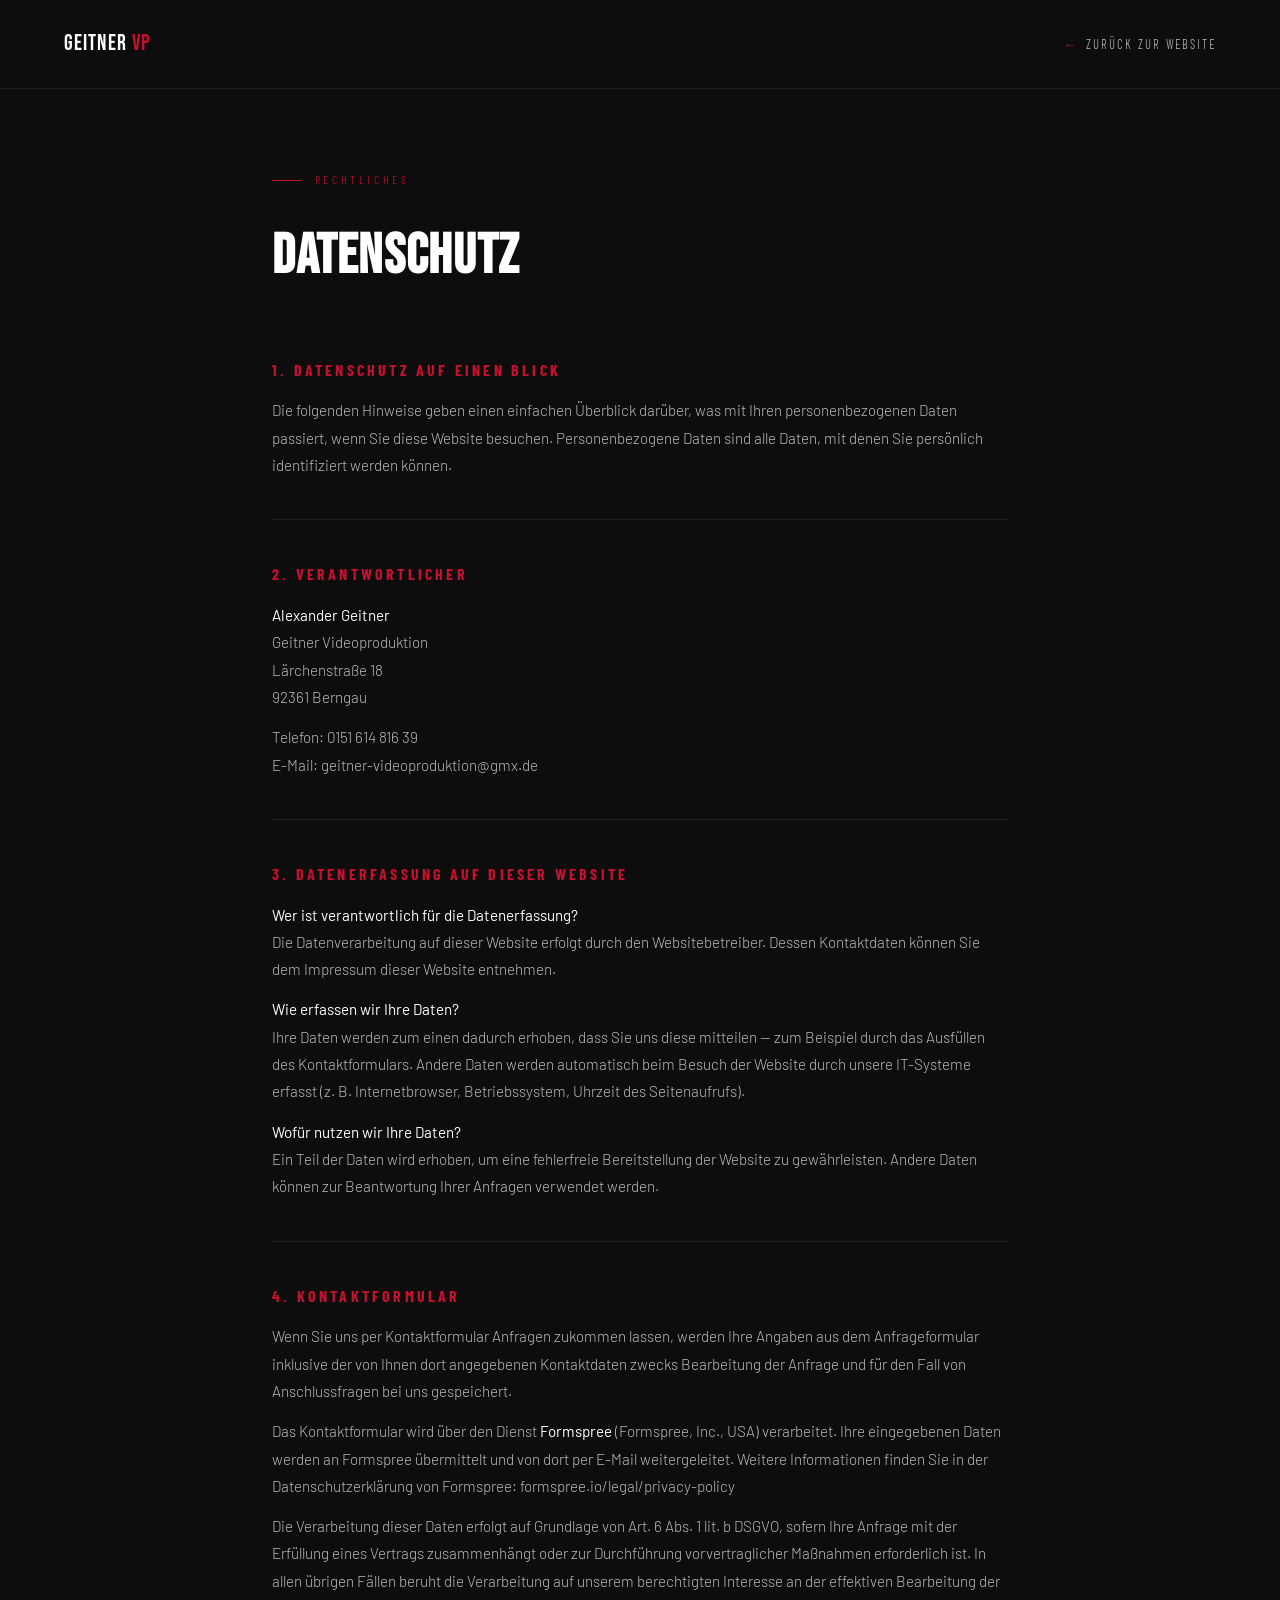
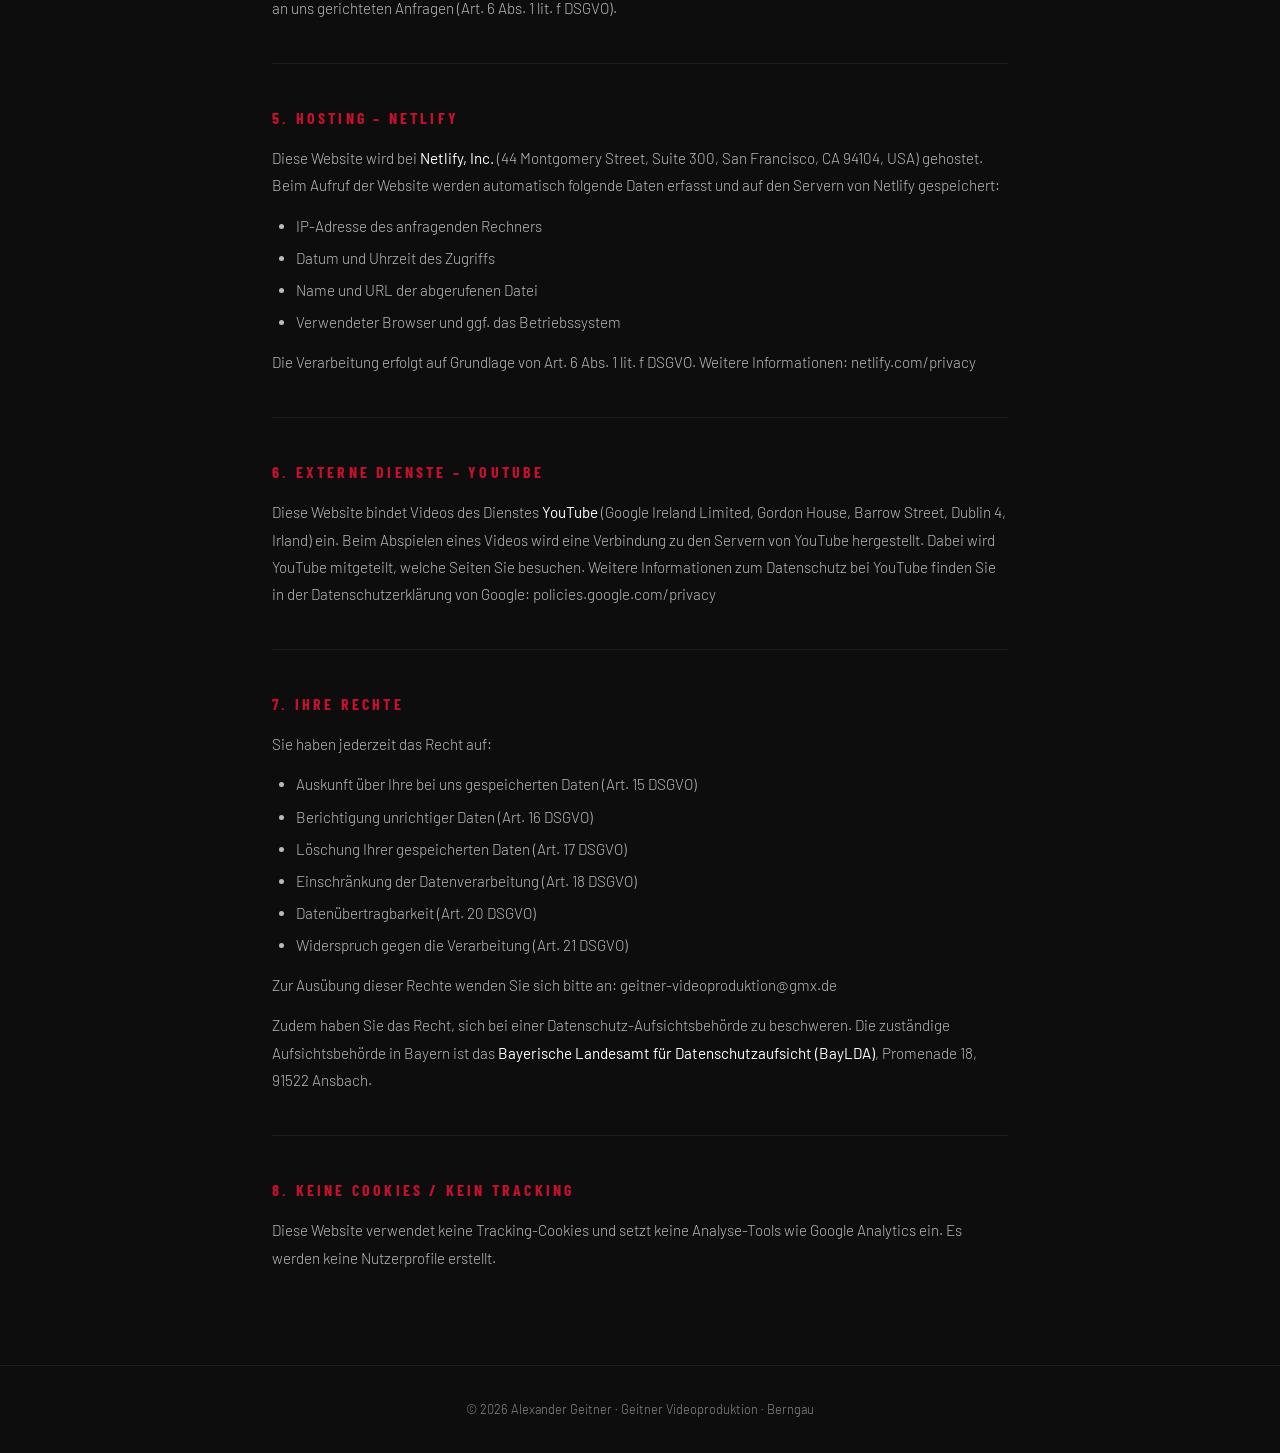
==== datenschutz.html @ fc632bca "Add files via upload" ====
<!DOCTYPE html>
<html lang="de">
<head>
<meta charset="UTF-8">
<meta name="viewport" content="width=device-width, initial-scale=1.0">
<title>Datenschutz – Geitner Videoproduktion</title>
<link rel="preconnect" href="https://fonts.googleapis.com">
<link rel="preconnect" href="https://fonts.gstatic.com" crossorigin>
<link href="https://fonts.googleapis.com/css2?family=Bebas+Neue&family=Barlow:wght@300;400;500&family=Barlow+Condensed:wght@300;400;500;700&display=swap" rel="stylesheet">
<style>
  *, *::before, *::after { box-sizing: border-box; margin: 0; padding: 0; }
  :root {
    --black: #0d0d0d;
    --dark: #141414;
    --red: #C8102E;
    --white: #ffffff;
    --gray: #888;
    --gray-light: #bbb;
    --border: rgba(255,255,255,0.07);
  }
  body {
    font-family: 'Barlow', sans-serif;
    background: var(--black);
    color: var(--white);
    font-weight: 300;
    line-height: 1.8;
  }
  nav {
    padding: 1.5rem 4rem;
    border-bottom: 1px solid var(--border);
    display: flex;
    align-items: center;
    justify-content: space-between;
  }
  .nav-logo {
    font-family: 'Bebas Neue', sans-serif;
    font-size: 1.4rem;
    letter-spacing: 0.05em;
    color: var(--white);
    text-decoration: none;
  }
  .nav-logo span { color: var(--red); }
  .nav-back {
    font-family: 'Barlow Condensed', sans-serif;
    font-size: 0.8rem;
    letter-spacing: 0.15em;
    text-transform: uppercase;
    color: var(--gray-light);
    text-decoration: none;
    display: flex;
    align-items: center;
    gap: 0.5rem;
    transition: color 0.2s;
  }
  .nav-back:hover { color: var(--white); }
  .nav-back::before { content: '←'; color: var(--red); }
  main {
    max-width: 800px;
    margin: 0 auto;
    padding: 5rem 2rem;
  }
  .page-label {
    font-family: 'Barlow Condensed', sans-serif;
    font-size: 0.75rem;
    letter-spacing: 0.3em;
    text-transform: uppercase;
    color: var(--red);
    margin-bottom: 1rem;
    display: flex;
    align-items: center;
    gap: 0.8rem;
  }
  .page-label::before {
    content: '';
    display: block;
    width: 30px;
    height: 1px;
    background: var(--red);
  }
  h1 {
    font-family: 'Bebas Neue', sans-serif;
    font-size: 3.5rem;
    letter-spacing: 0.02em;
    color: var(--white);
    margin-bottom: 3rem;
  }
  h2 {
    font-family: 'Barlow Condensed', sans-serif;
    font-size: 1rem;
    letter-spacing: 0.2em;
    text-transform: uppercase;
    color: var(--red);
    margin-top: 2.5rem;
    margin-bottom: 0.8rem;
    padding-top: 2.5rem;
    border-top: 1px solid var(--border);
  }
  h2:first-of-type { border-top: none; padding-top: 0; margin-top: 0; }
  p {
    font-size: 0.95rem;
    color: var(--gray-light);
    margin-bottom: 0.8rem;
  }
  a {
    color: var(--gray-light);
    text-decoration: none;
    transition: color 0.2s;
  }
  a:hover { color: var(--red); }
  .highlight { color: var(--white); font-weight: 400; }
  ul {
    margin: 0.5rem 0 0.8rem 1.5rem;
    color: var(--gray-light);
    font-size: 0.95rem;
  }
  ul li { margin-bottom: 0.3rem; }
  footer {
    text-align: center;
    padding: 2rem;
    border-top: 1px solid var(--border);
    font-size: 0.8rem;
    color: var(--gray);
  }
  @media (max-width: 768px) {
    nav { padding: 1.2rem 1.5rem; }
    main { padding: 3rem 1.5rem; }
    h1 { font-size: 2.5rem; }
  }
</style>
</head>
<body>

<nav>
  <a href="index.html" class="nav-logo">GEITNER <span>VP</span></a>
  <a href="index.html" class="nav-back">Zurück zur Website</a>
</nav>

<main>
  <p class="page-label">Rechtliches</p>
  <h1>DATENSCHUTZ</h1>

  <h2>1. Datenschutz auf einen Blick</h2>
  <p>Die folgenden Hinweise geben einen einfachen Überblick darüber, was mit Ihren personenbezogenen Daten passiert, wenn Sie diese Website besuchen. Personenbezogene Daten sind alle Daten, mit denen Sie persönlich identifiziert werden können.</p>

  <h2>2. Verantwortlicher</h2>
  <p><span class="highlight">Alexander Geitner</span><br>
  Geitner Videoproduktion<br>
  Lärchenstraße 18<br>
  92361 Berngau</p>
  <p>Telefon: <a href="tel:+4915161481639">0151 614 816 39</a><br>
  E-Mail: <a href="mailto:geitner-videoproduktion@gmx.de">geitner-videoproduktion@gmx.de</a></p>

  <h2>3. Datenerfassung auf dieser Website</h2>
  <p><span class="highlight">Wer ist verantwortlich für die Datenerfassung?</span><br>
  Die Datenverarbeitung auf dieser Website erfolgt durch den Websitebetreiber. Dessen Kontaktdaten können Sie dem Impressum dieser Website entnehmen.</p>

  <p><span class="highlight">Wie erfassen wir Ihre Daten?</span><br>
  Ihre Daten werden zum einen dadurch erhoben, dass Sie uns diese mitteilen — zum Beispiel durch das Ausfüllen des Kontaktformulars. Andere Daten werden automatisch beim Besuch der Website durch unsere IT-Systeme erfasst (z. B. Internetbrowser, Betriebssystem, Uhrzeit des Seitenaufrufs).</p>

  <p><span class="highlight">Wofür nutzen wir Ihre Daten?</span><br>
  Ein Teil der Daten wird erhoben, um eine fehlerfreie Bereitstellung der Website zu gewährleisten. Andere Daten können zur Beantwortung Ihrer Anfragen verwendet werden.</p>

  <h2>4. Kontaktformular</h2>
  <p>Wenn Sie uns per Kontaktformular Anfragen zukommen lassen, werden Ihre Angaben aus dem Anfrageformular inklusive der von Ihnen dort angegebenen Kontaktdaten zwecks Bearbeitung der Anfrage und für den Fall von Anschlussfragen bei uns gespeichert.</p>
  <p>Das Kontaktformular wird über den Dienst <span class="highlight">Formspree</span> (Formspree, Inc., USA) verarbeitet. Ihre eingegebenen Daten werden an Formspree übermittelt und von dort per E-Mail weitergeleitet. Weitere Informationen finden Sie in der Datenschutzerklärung von Formspree: <a href="https://formspree.io/legal/privacy-policy" target="_blank">formspree.io/legal/privacy-policy</a></p>
  <p>Die Verarbeitung dieser Daten erfolgt auf Grundlage von Art. 6 Abs. 1 lit. b DSGVO, sofern Ihre Anfrage mit der Erfüllung eines Vertrags zusammenhängt oder zur Durchführung vorvertraglicher Maßnahmen erforderlich ist. In allen übrigen Fällen beruht die Verarbeitung auf unserem berechtigten Interesse an der effektiven Bearbeitung der an uns gerichteten Anfragen (Art. 6 Abs. 1 lit. f DSGVO).</p>

  <h2>5. Hosting – Netlify</h2>
  <p>Diese Website wird bei <span class="highlight">Netlify, Inc.</span> (44 Montgomery Street, Suite 300, San Francisco, CA 94104, USA) gehostet. Beim Aufruf der Website werden automatisch folgende Daten erfasst und auf den Servern von Netlify gespeichert:</p>
  <ul>
    <li>IP-Adresse des anfragenden Rechners</li>
    <li>Datum und Uhrzeit des Zugriffs</li>
    <li>Name und URL der abgerufenen Datei</li>
    <li>Verwendeter Browser und ggf. das Betriebssystem</li>
  </ul>
  <p>Die Verarbeitung erfolgt auf Grundlage von Art. 6 Abs. 1 lit. f DSGVO. Weitere Informationen: <a href="https://www.netlify.com/privacy/" target="_blank">netlify.com/privacy</a></p>

  <h2>6. Externe Dienste – YouTube</h2>
  <p>Diese Website bindet Videos des Dienstes <span class="highlight">YouTube</span> (Google Ireland Limited, Gordon House, Barrow Street, Dublin 4, Irland) ein. Beim Abspielen eines Videos wird eine Verbindung zu den Servern von YouTube hergestellt. Dabei wird YouTube mitgeteilt, welche Seiten Sie besuchen. Weitere Informationen zum Datenschutz bei YouTube finden Sie in der Datenschutzerklärung von Google: <a href="https://policies.google.com/privacy" target="_blank">policies.google.com/privacy</a></p>

  <h2>7. Ihre Rechte</h2>
  <p>Sie haben jederzeit das Recht auf:</p>
  <ul>
    <li>Auskunft über Ihre bei uns gespeicherten Daten (Art. 15 DSGVO)</li>
    <li>Berichtigung unrichtiger Daten (Art. 16 DSGVO)</li>
    <li>Löschung Ihrer gespeicherten Daten (Art. 17 DSGVO)</li>
    <li>Einschränkung der Datenverarbeitung (Art. 18 DSGVO)</li>
    <li>Datenübertragbarkeit (Art. 20 DSGVO)</li>
    <li>Widerspruch gegen die Verarbeitung (Art. 21 DSGVO)</li>
  </ul>
  <p>Zur Ausübung dieser Rechte wenden Sie sich bitte an: <a href="mailto:geitner-videoproduktion@gmx.de">geitner-videoproduktion@gmx.de</a></p>
  <p>Zudem haben Sie das Recht, sich bei einer Datenschutz-Aufsichtsbehörde zu beschweren. Die zuständige Aufsichtsbehörde in Bayern ist das <span class="highlight">Bayerische Landesamt für Datenschutzaufsicht (BayLDA)</span>, Promenade 18, 91522 Ansbach.</p>

  <h2>8. Keine Cookies / kein Tracking</h2>
  <p>Diese Website verwendet keine Tracking-Cookies und setzt keine Analyse-Tools wie Google Analytics ein. Es werden keine Nutzerprofile erstellt.</p>

</main>

<footer>
  © 2026 Alexander Geitner · Geitner Videoproduktion · Berngau
</footer>

</body>
</html>
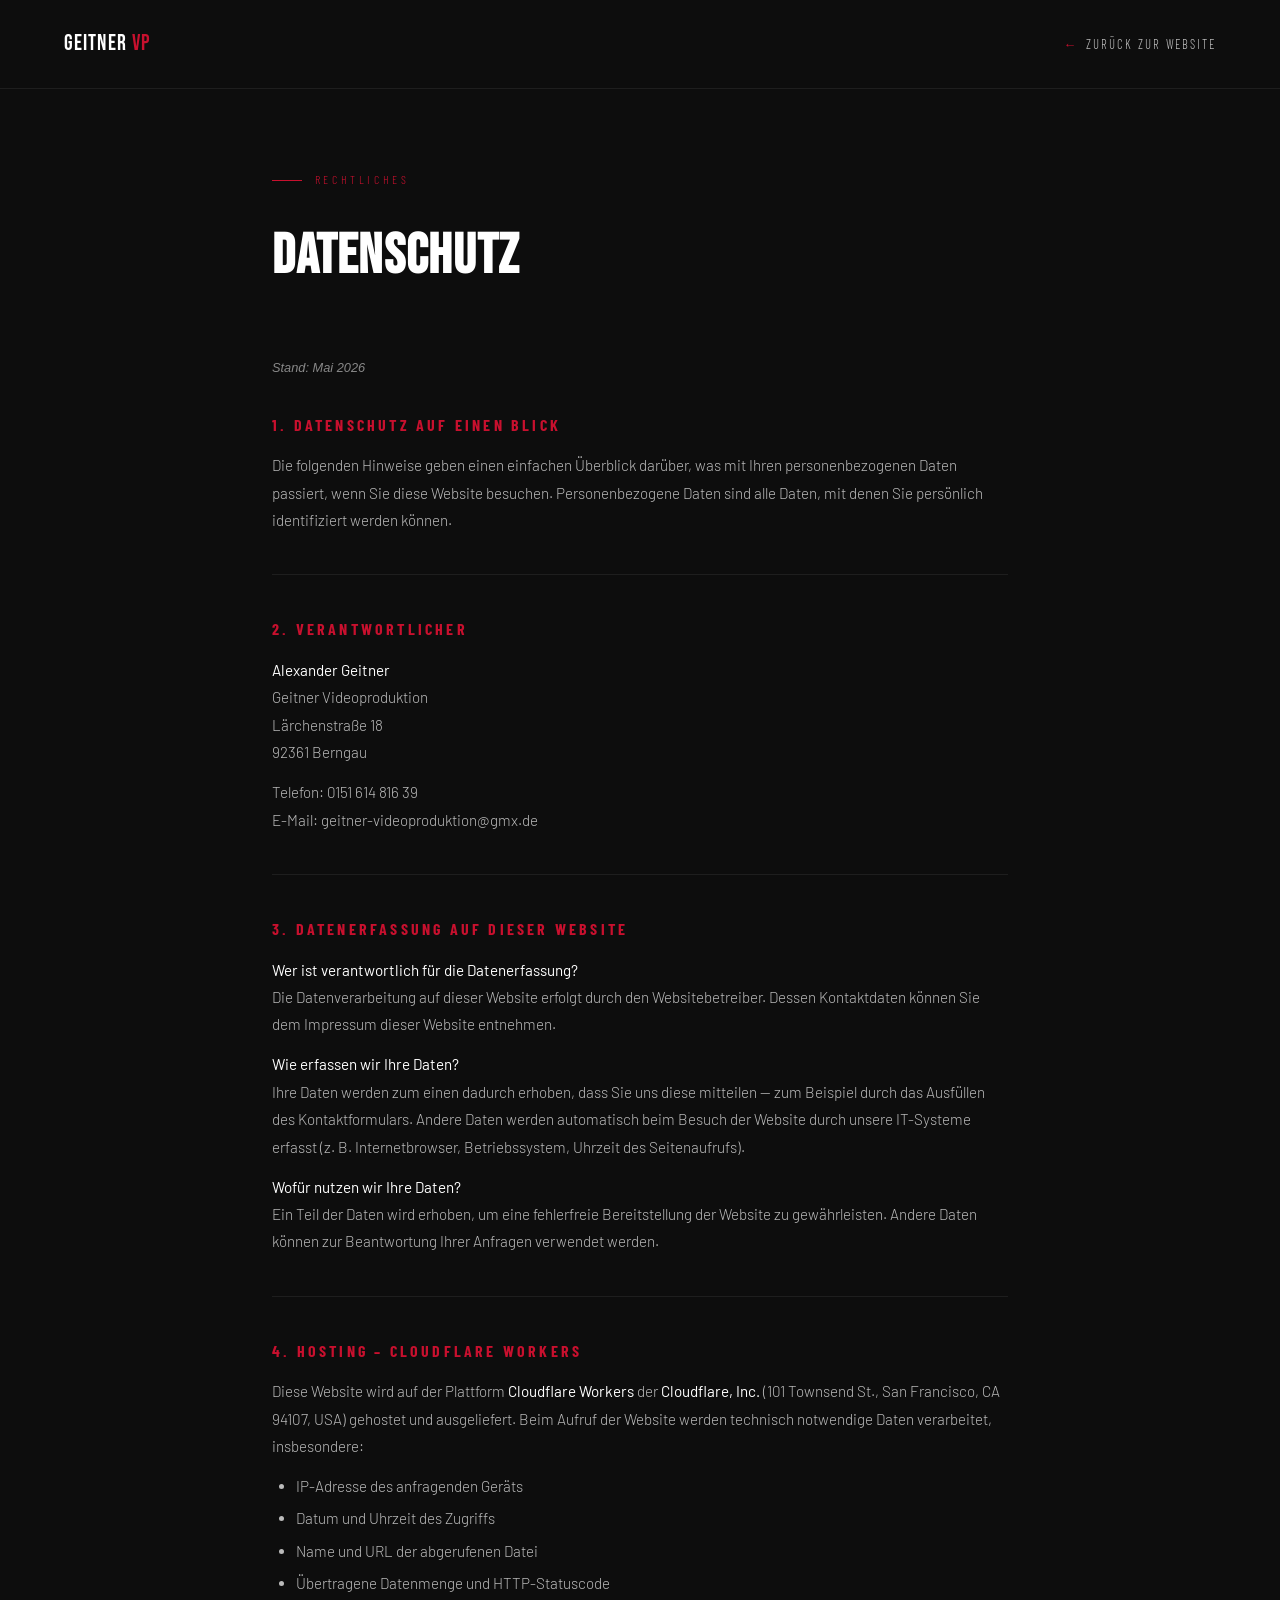
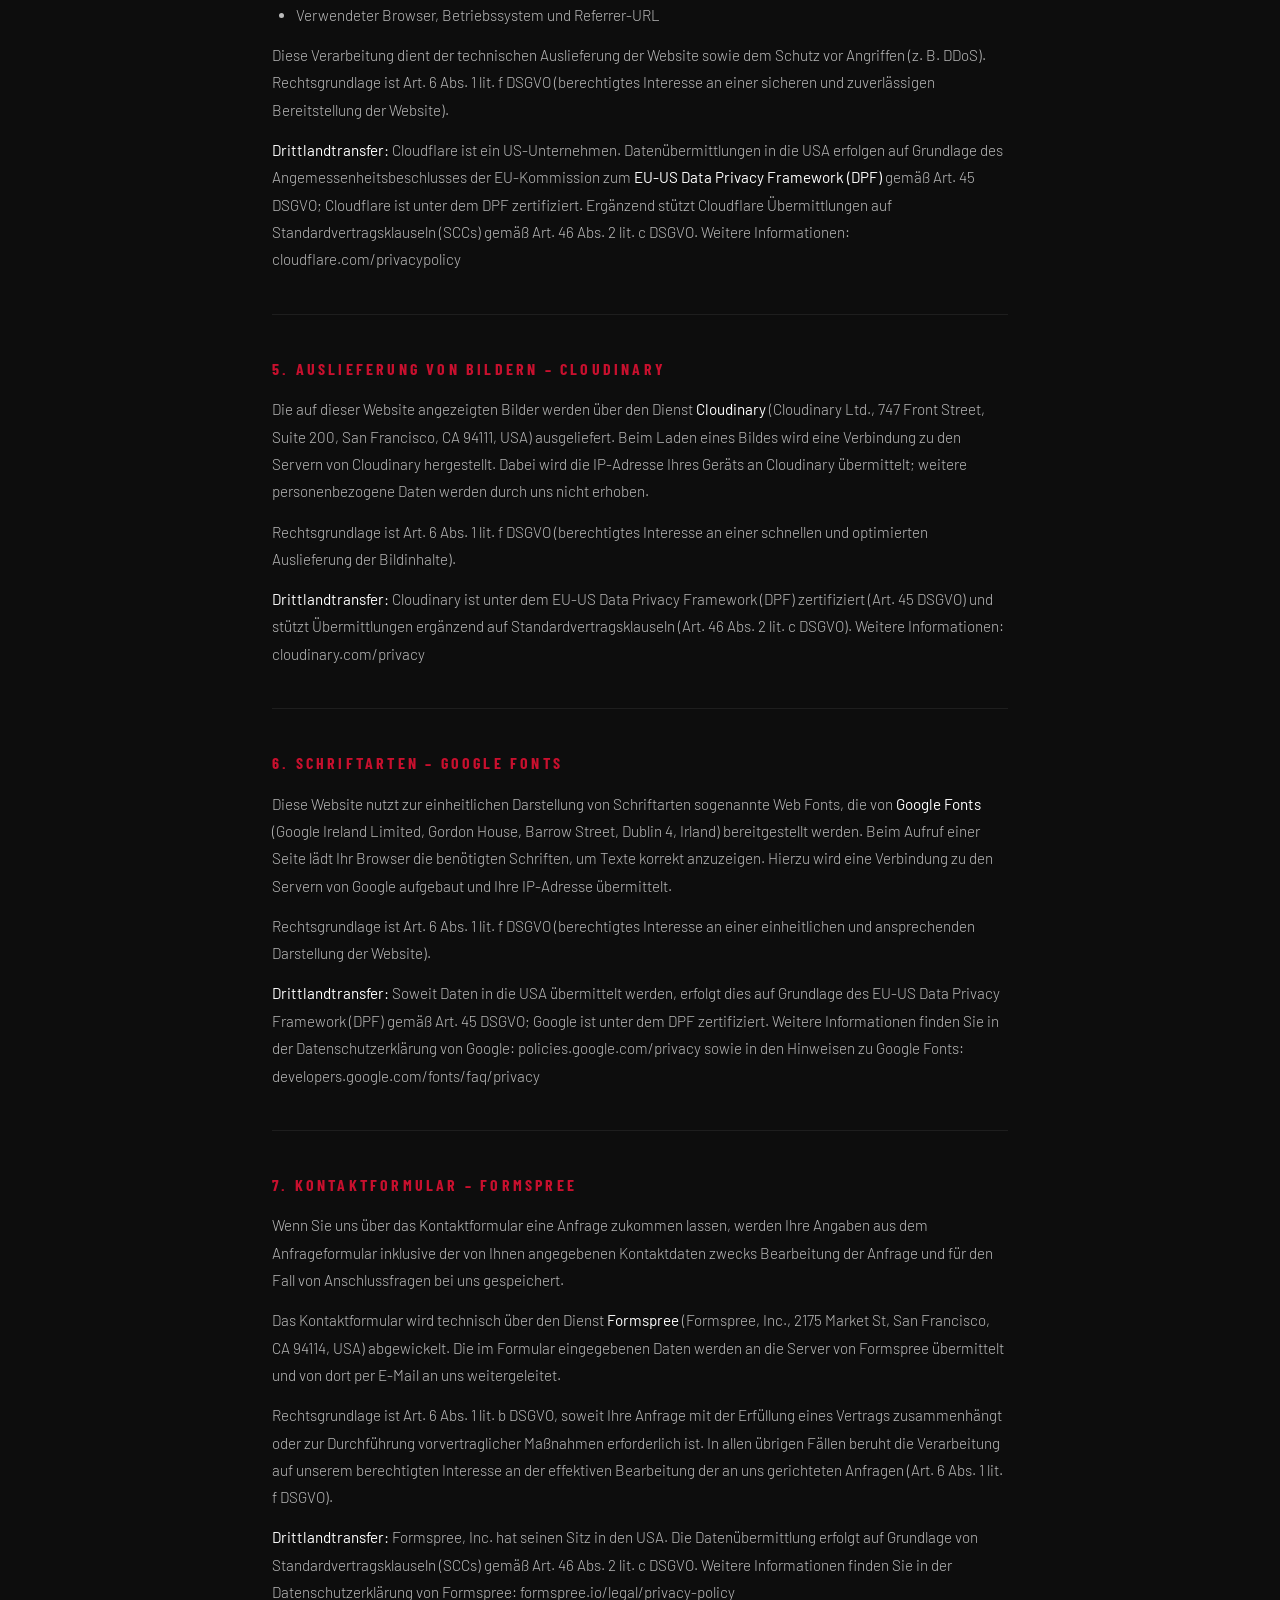
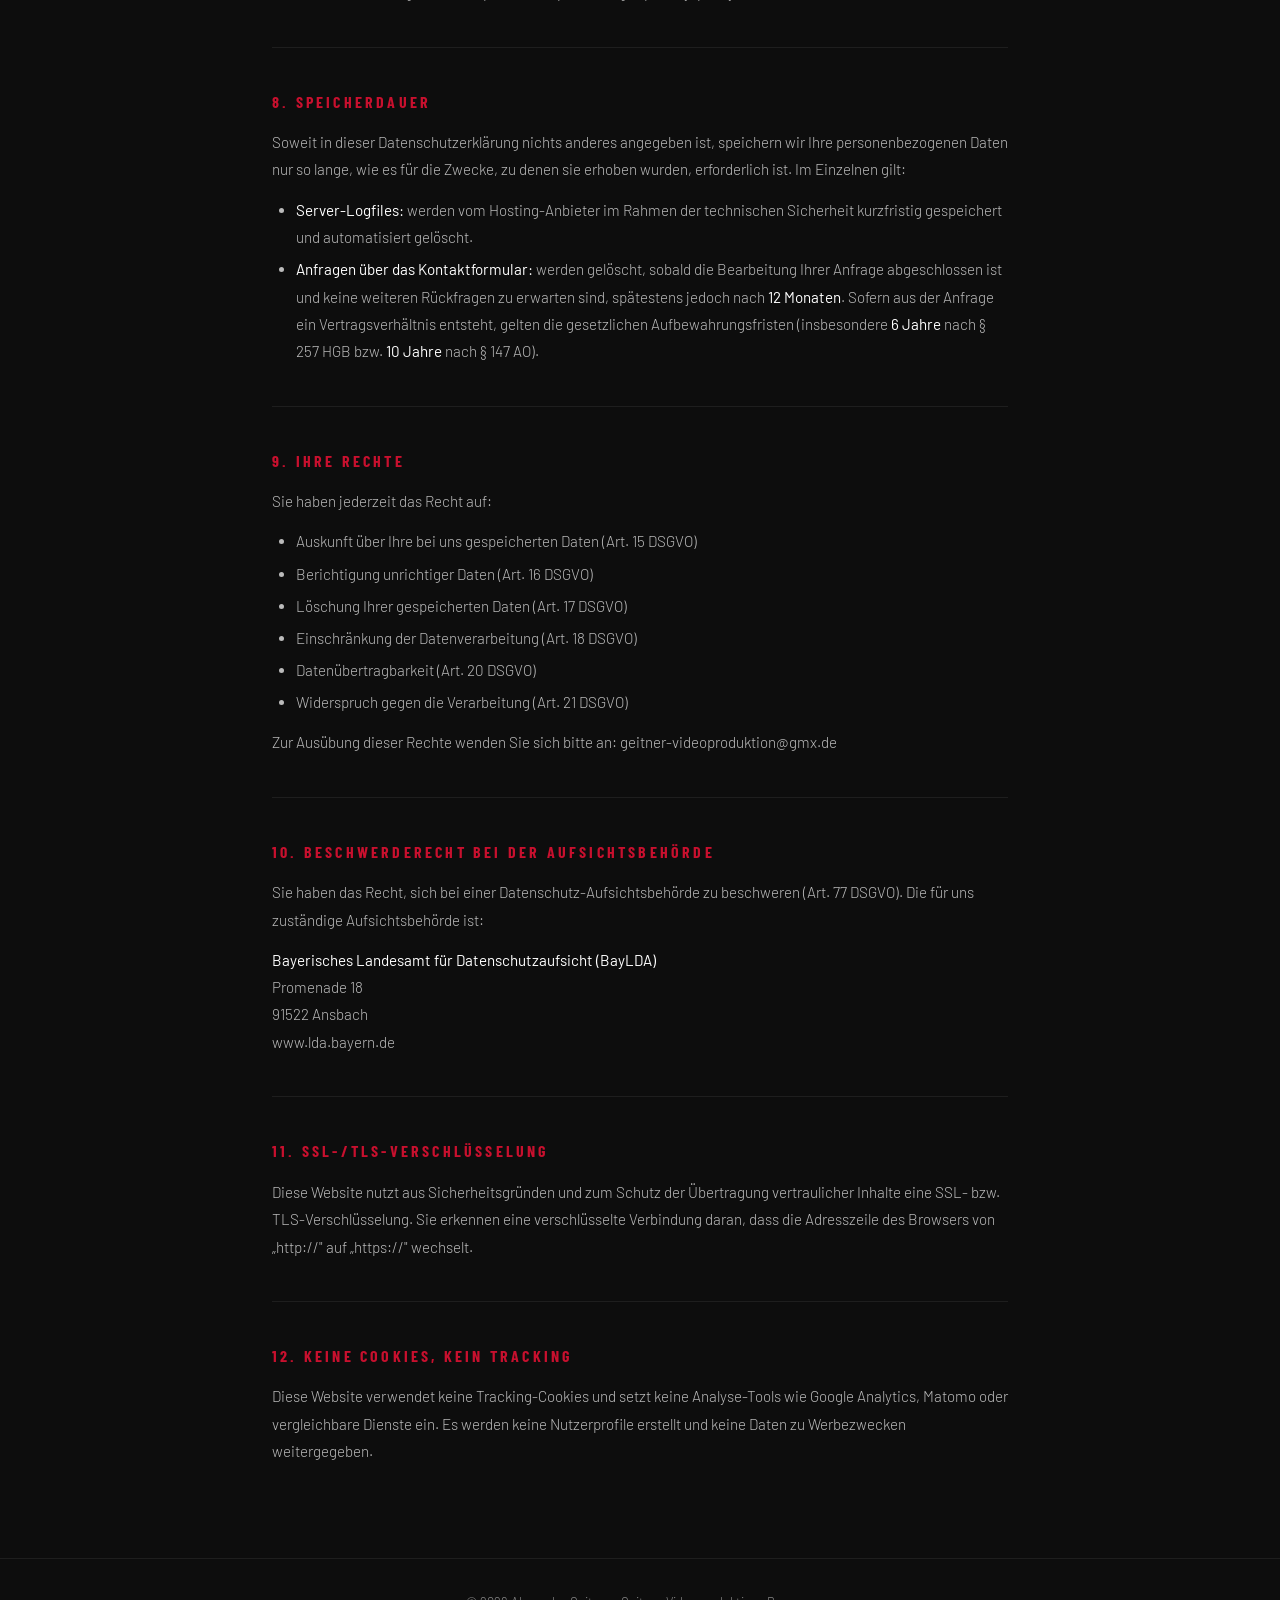
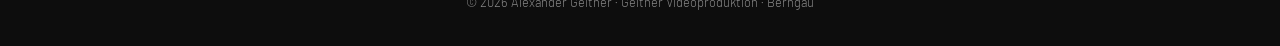
==== commit df52ebe1: "Add files via upload" ====
--- a/datenschutz.html
+++ b/datenschutz.html
@@ -4,9 +4,11 @@
 <meta charset="UTF-8">
 <meta name="viewport" content="width=device-width, initial-scale=1.0">
 <title>Datenschutz – Geitner Videoproduktion</title>
+<meta name="robots" content="noindex, follow">
 <link rel="preconnect" href="https://fonts.googleapis.com">
 <link rel="preconnect" href="https://fonts.gstatic.com" crossorigin>
 <link href="https://fonts.googleapis.com/css2?family=Bebas+Neue&family=Barlow:wght@300;400;500&family=Barlow+Condensed:wght@300;400;500;700&display=swap" rel="stylesheet">
+<link rel="icon" type="image/png" href="https://res.cloudinary.com/dgxclkj2u/image/upload/v1777831056/Geitner_VP_Logo_skajzw.png">
 <style>
   *, *::before, *::after { box-sizing: border-box; margin: 0; padding: 0; }
   :root {
@@ -105,6 +107,7 @@
     color: var(--gray-light);
     text-decoration: none;
     transition: color 0.2s;
+    word-break: break-word;
   }
   a:hover { color: var(--red); }
   .highlight { color: var(--white); font-weight: 400; }
@@ -114,6 +117,12 @@
     font-size: 0.95rem;
   }
   ul li { margin-bottom: 0.3rem; }
+  .meta {
+    font-size: 0.8rem;
+    color: var(--gray);
+    font-style: italic;
+    margin-bottom: 2rem;
+  }
   footer {
     text-align: center;
     padding: 2rem;
@@ -131,13 +140,14 @@
 <body>
 
 <nav>
-  <a href="index.html" class="nav-logo">GEITNER <span>VP</span></a>
+  <a href="index.html" class="nav-logo" aria-label="Startseite">GEITNER <span>VP</span></a>
   <a href="index.html" class="nav-back">Zurück zur Website</a>
 </nav>
 
 <main>
   <p class="page-label">Rechtliches</p>
   <h1>DATENSCHUTZ</h1>
+  <p class="meta">Stand: Mai 2026</p>
 
   <h2>1. Datenschutz auf einen Blick</h2>
   <p>Die folgenden Hinweise geben einen einfachen Überblick darüber, was mit Ihren personenbezogenen Daten passiert, wenn Sie diese Website besuchen. Personenbezogene Daten sind alle Daten, mit denen Sie persönlich identifiziert werden können.</p>
@@ -160,25 +170,42 @@
   <p><span class="highlight">Wofür nutzen wir Ihre Daten?</span><br>
   Ein Teil der Daten wird erhoben, um eine fehlerfreie Bereitstellung der Website zu gewährleisten. Andere Daten können zur Beantwortung Ihrer Anfragen verwendet werden.</p>
 
-  <h2>4. Kontaktformular</h2>
-  <p>Wenn Sie uns per Kontaktformular Anfragen zukommen lassen, werden Ihre Angaben aus dem Anfrageformular inklusive der von Ihnen dort angegebenen Kontaktdaten zwecks Bearbeitung der Anfrage und für den Fall von Anschlussfragen bei uns gespeichert.</p>
-  <p>Das Kontaktformular wird über den Dienst <span class="highlight">Formspree</span> (Formspree, Inc., USA) verarbeitet. Ihre eingegebenen Daten werden an Formspree übermittelt und von dort per E-Mail weitergeleitet. Weitere Informationen finden Sie in der Datenschutzerklärung von Formspree: <a href="https://formspree.io/legal/privacy-policy" target="_blank">formspree.io/legal/privacy-policy</a></p>
-  <p>Die Verarbeitung dieser Daten erfolgt auf Grundlage von Art. 6 Abs. 1 lit. b DSGVO, sofern Ihre Anfrage mit der Erfüllung eines Vertrags zusammenhängt oder zur Durchführung vorvertraglicher Maßnahmen erforderlich ist. In allen übrigen Fällen beruht die Verarbeitung auf unserem berechtigten Interesse an der effektiven Bearbeitung der an uns gerichteten Anfragen (Art. 6 Abs. 1 lit. f DSGVO).</p>
-
-  <h2>5. Hosting – Netlify</h2>
-  <p>Diese Website wird bei <span class="highlight">Netlify, Inc.</span> (44 Montgomery Street, Suite 300, San Francisco, CA 94104, USA) gehostet. Beim Aufruf der Website werden automatisch folgende Daten erfasst und auf den Servern von Netlify gespeichert:</p>
+  <h2>4. Hosting – Cloudflare Workers</h2>
+  <p>Diese Website wird auf der Plattform <span class="highlight">Cloudflare Workers</span> der <span class="highlight">Cloudflare, Inc.</span> (101 Townsend St., San Francisco, CA 94107, USA) gehostet und ausgeliefert. Beim Aufruf der Website werden technisch notwendige Daten verarbeitet, insbesondere:</p>
   <ul>
-    <li>IP-Adresse des anfragenden Rechners</li>
+    <li>IP-Adresse des anfragenden Geräts</li>
     <li>Datum und Uhrzeit des Zugriffs</li>
     <li>Name und URL der abgerufenen Datei</li>
-    <li>Verwendeter Browser und ggf. das Betriebssystem</li>
+    <li>Übertragene Datenmenge und HTTP-Statuscode</li>
+    <li>Verwendeter Browser, Betriebssystem und Referrer-URL</li>
   </ul>
-  <p>Die Verarbeitung erfolgt auf Grundlage von Art. 6 Abs. 1 lit. f DSGVO. Weitere Informationen: <a href="https://www.netlify.com/privacy/" target="_blank">netlify.com/privacy</a></p>
-
-  <h2>6. Externe Dienste – YouTube</h2>
-  <p>Diese Website bindet Videos des Dienstes <span class="highlight">YouTube</span> (Google Ireland Limited, Gordon House, Barrow Street, Dublin 4, Irland) ein. Beim Abspielen eines Videos wird eine Verbindung zu den Servern von YouTube hergestellt. Dabei wird YouTube mitgeteilt, welche Seiten Sie besuchen. Weitere Informationen zum Datenschutz bei YouTube finden Sie in der Datenschutzerklärung von Google: <a href="https://policies.google.com/privacy" target="_blank">policies.google.com/privacy</a></p>
-
-  <h2>7. Ihre Rechte</h2>
+  <p>Diese Verarbeitung dient der technischen Auslieferung der Website sowie dem Schutz vor Angriffen (z. B. DDoS). Rechtsgrundlage ist Art. 6 Abs. 1 lit. f DSGVO (berechtigtes Interesse an einer sicheren und zuverlässigen Bereitstellung der Website).</p>
+  <p><span class="highlight">Drittlandtransfer:</span> Cloudflare ist ein US-Unternehmen. Datenübermittlungen in die USA erfolgen auf Grundlage des Angemessenheitsbeschlusses der EU-Kommission zum <span class="highlight">EU-US Data Privacy Framework (DPF)</span> gemäß Art. 45 DSGVO; Cloudflare ist unter dem DPF zertifiziert. Ergänzend stützt Cloudflare Übermittlungen auf Standardvertragsklauseln (SCCs) gemäß Art. 46 Abs. 2 lit. c DSGVO. Weitere Informationen: <a href="https://www.cloudflare.com/privacypolicy/" target="_blank" rel="noopener">cloudflare.com/privacypolicy</a></p>
+
+  <h2>5. Auslieferung von Bildern – Cloudinary</h2>
+  <p>Die auf dieser Website angezeigten Bilder werden über den Dienst <span class="highlight">Cloudinary</span> (Cloudinary Ltd., 747 Front Street, Suite 200, San Francisco, CA 94111, USA) ausgeliefert. Beim Laden eines Bildes wird eine Verbindung zu den Servern von Cloudinary hergestellt. Dabei wird die IP-Adresse Ihres Geräts an Cloudinary übermittelt; weitere personenbezogene Daten werden durch uns nicht erhoben.</p>
+  <p>Rechtsgrundlage ist Art. 6 Abs. 1 lit. f DSGVO (berechtigtes Interesse an einer schnellen und optimierten Auslieferung der Bildinhalte).</p>
+  <p><span class="highlight">Drittlandtransfer:</span> Cloudinary ist unter dem EU-US Data Privacy Framework (DPF) zertifiziert (Art. 45 DSGVO) und stützt Übermittlungen ergänzend auf Standardvertragsklauseln (Art. 46 Abs. 2 lit. c DSGVO). Weitere Informationen: <a href="https://cloudinary.com/privacy" target="_blank" rel="noopener">cloudinary.com/privacy</a></p>
+
+  <h2>6. Schriftarten – Google Fonts</h2>
+  <p>Diese Website nutzt zur einheitlichen Darstellung von Schriftarten sogenannte Web Fonts, die von <span class="highlight">Google Fonts</span> (Google Ireland Limited, Gordon House, Barrow Street, Dublin 4, Irland) bereitgestellt werden. Beim Aufruf einer Seite lädt Ihr Browser die benötigten Schriften, um Texte korrekt anzuzeigen. Hierzu wird eine Verbindung zu den Servern von Google aufgebaut und Ihre IP-Adresse übermittelt.</p>
+  <p>Rechtsgrundlage ist Art. 6 Abs. 1 lit. f DSGVO (berechtigtes Interesse an einer einheitlichen und ansprechenden Darstellung der Website).</p>
+  <p><span class="highlight">Drittlandtransfer:</span> Soweit Daten in die USA übermittelt werden, erfolgt dies auf Grundlage des EU-US Data Privacy Framework (DPF) gemäß Art. 45 DSGVO; Google ist unter dem DPF zertifiziert. Weitere Informationen finden Sie in der Datenschutzerklärung von Google: <a href="https://policies.google.com/privacy" target="_blank" rel="noopener">policies.google.com/privacy</a> sowie in den Hinweisen zu Google Fonts: <a href="https://developers.google.com/fonts/faq/privacy" target="_blank" rel="noopener">developers.google.com/fonts/faq/privacy</a></p>
+
+  <h2>7. Kontaktformular – Formspree</h2>
+  <p>Wenn Sie uns über das Kontaktformular eine Anfrage zukommen lassen, werden Ihre Angaben aus dem Anfrageformular inklusive der von Ihnen angegebenen Kontaktdaten zwecks Bearbeitung der Anfrage und für den Fall von Anschlussfragen bei uns gespeichert.</p>
+  <p>Das Kontaktformular wird technisch über den Dienst <span class="highlight">Formspree</span> (Formspree, Inc., 2175 Market St, San Francisco, CA 94114, USA) abgewickelt. Die im Formular eingegebenen Daten werden an die Server von Formspree übermittelt und von dort per E-Mail an uns weitergeleitet.</p>
+  <p>Rechtsgrundlage ist Art. 6 Abs. 1 lit. b DSGVO, soweit Ihre Anfrage mit der Erfüllung eines Vertrags zusammenhängt oder zur Durchführung vorvertraglicher Maßnahmen erforderlich ist. In allen übrigen Fällen beruht die Verarbeitung auf unserem berechtigten Interesse an der effektiven Bearbeitung der an uns gerichteten Anfragen (Art. 6 Abs. 1 lit. f DSGVO).</p>
+  <p><span class="highlight">Drittlandtransfer:</span> Formspree, Inc. hat seinen Sitz in den USA. Die Datenübermittlung erfolgt auf Grundlage von Standardvertragsklauseln (SCCs) gemäß Art. 46 Abs. 2 lit. c DSGVO. Weitere Informationen finden Sie in der Datenschutzerklärung von Formspree: <a href="https://formspree.io/legal/privacy-policy" target="_blank" rel="noopener">formspree.io/legal/privacy-policy</a></p>
+
+  <h2>8. Speicherdauer</h2>
+  <p>Soweit in dieser Datenschutzerklärung nichts anderes angegeben ist, speichern wir Ihre personenbezogenen Daten nur so lange, wie es für die Zwecke, zu denen sie erhoben wurden, erforderlich ist. Im Einzelnen gilt:</p>
+  <ul>
+    <li><span class="highlight">Server-Logfiles:</span> werden vom Hosting-Anbieter im Rahmen der technischen Sicherheit kurzfristig gespeichert und automatisiert gelöscht.</li>
+    <li><span class="highlight">Anfragen über das Kontaktformular:</span> werden gelöscht, sobald die Bearbeitung Ihrer Anfrage abgeschlossen ist und keine weiteren Rückfragen zu erwarten sind, spätestens jedoch nach <span class="highlight">12 Monaten</span>. Sofern aus der Anfrage ein Vertragsverhältnis entsteht, gelten die gesetzlichen Aufbewahrungsfristen (insbesondere <span class="highlight">6 Jahre</span> nach § 257 HGB bzw. <span class="highlight">10 Jahre</span> nach § 147 AO).</li>
+  </ul>
+
+  <h2>9. Ihre Rechte</h2>
   <p>Sie haben jederzeit das Recht auf:</p>
   <ul>
     <li>Auskunft über Ihre bei uns gespeicherten Daten (Art. 15 DSGVO)</li>
@@ -189,10 +216,19 @@
     <li>Widerspruch gegen die Verarbeitung (Art. 21 DSGVO)</li>
   </ul>
   <p>Zur Ausübung dieser Rechte wenden Sie sich bitte an: <a href="mailto:geitner-videoproduktion@gmx.de">geitner-videoproduktion@gmx.de</a></p>
-  <p>Zudem haben Sie das Recht, sich bei einer Datenschutz-Aufsichtsbehörde zu beschweren. Die zuständige Aufsichtsbehörde in Bayern ist das <span class="highlight">Bayerische Landesamt für Datenschutzaufsicht (BayLDA)</span>, Promenade 18, 91522 Ansbach.</p>
-
-  <h2>8. Keine Cookies / kein Tracking</h2>
-  <p>Diese Website verwendet keine Tracking-Cookies und setzt keine Analyse-Tools wie Google Analytics ein. Es werden keine Nutzerprofile erstellt.</p>
+
+  <h2>10. Beschwerderecht bei der Aufsichtsbehörde</h2>
+  <p>Sie haben das Recht, sich bei einer Datenschutz-Aufsichtsbehörde zu beschweren (Art. 77 DSGVO). Die für uns zuständige Aufsichtsbehörde ist:</p>
+  <p><span class="highlight">Bayerisches Landesamt für Datenschutzaufsicht (BayLDA)</span><br>
+  Promenade 18<br>
+  91522 Ansbach<br>
+  <a href="https://www.lda.bayern.de" target="_blank" rel="noopener">www.lda.bayern.de</a></p>
+
+  <h2>11. SSL-/TLS-Verschlüsselung</h2>
+  <p>Diese Website nutzt aus Sicherheitsgründen und zum Schutz der Übertragung vertraulicher Inhalte eine SSL- bzw. TLS-Verschlüsselung. Sie erkennen eine verschlüsselte Verbindung daran, dass die Adresszeile des Browsers von „http://" auf „https://" wechselt.</p>
+
+  <h2>12. Keine Cookies, kein Tracking</h2>
+  <p>Diese Website verwendet keine Tracking-Cookies und setzt keine Analyse-Tools wie Google Analytics, Matomo oder vergleichbare Dienste ein. Es werden keine Nutzerprofile erstellt und keine Daten zu Werbezwecken weitergegeben.</p>
 
 </main>
 
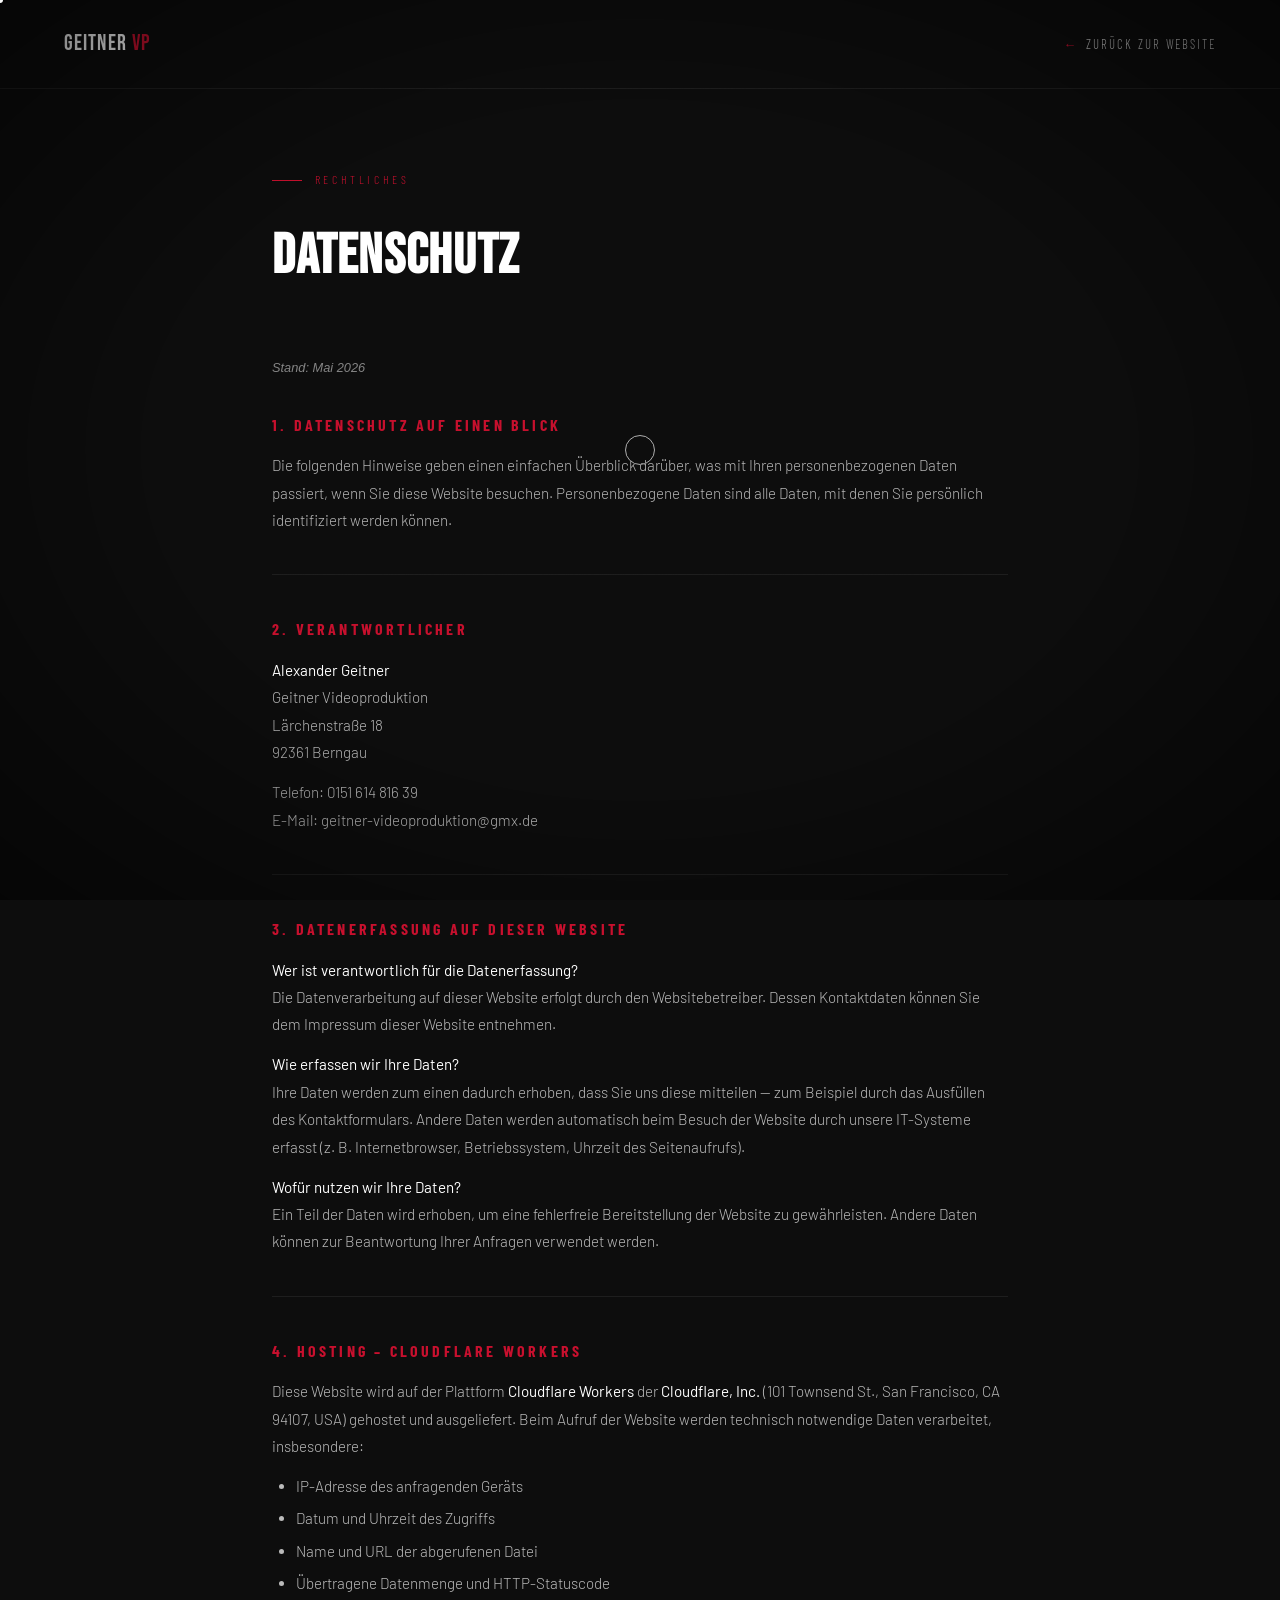
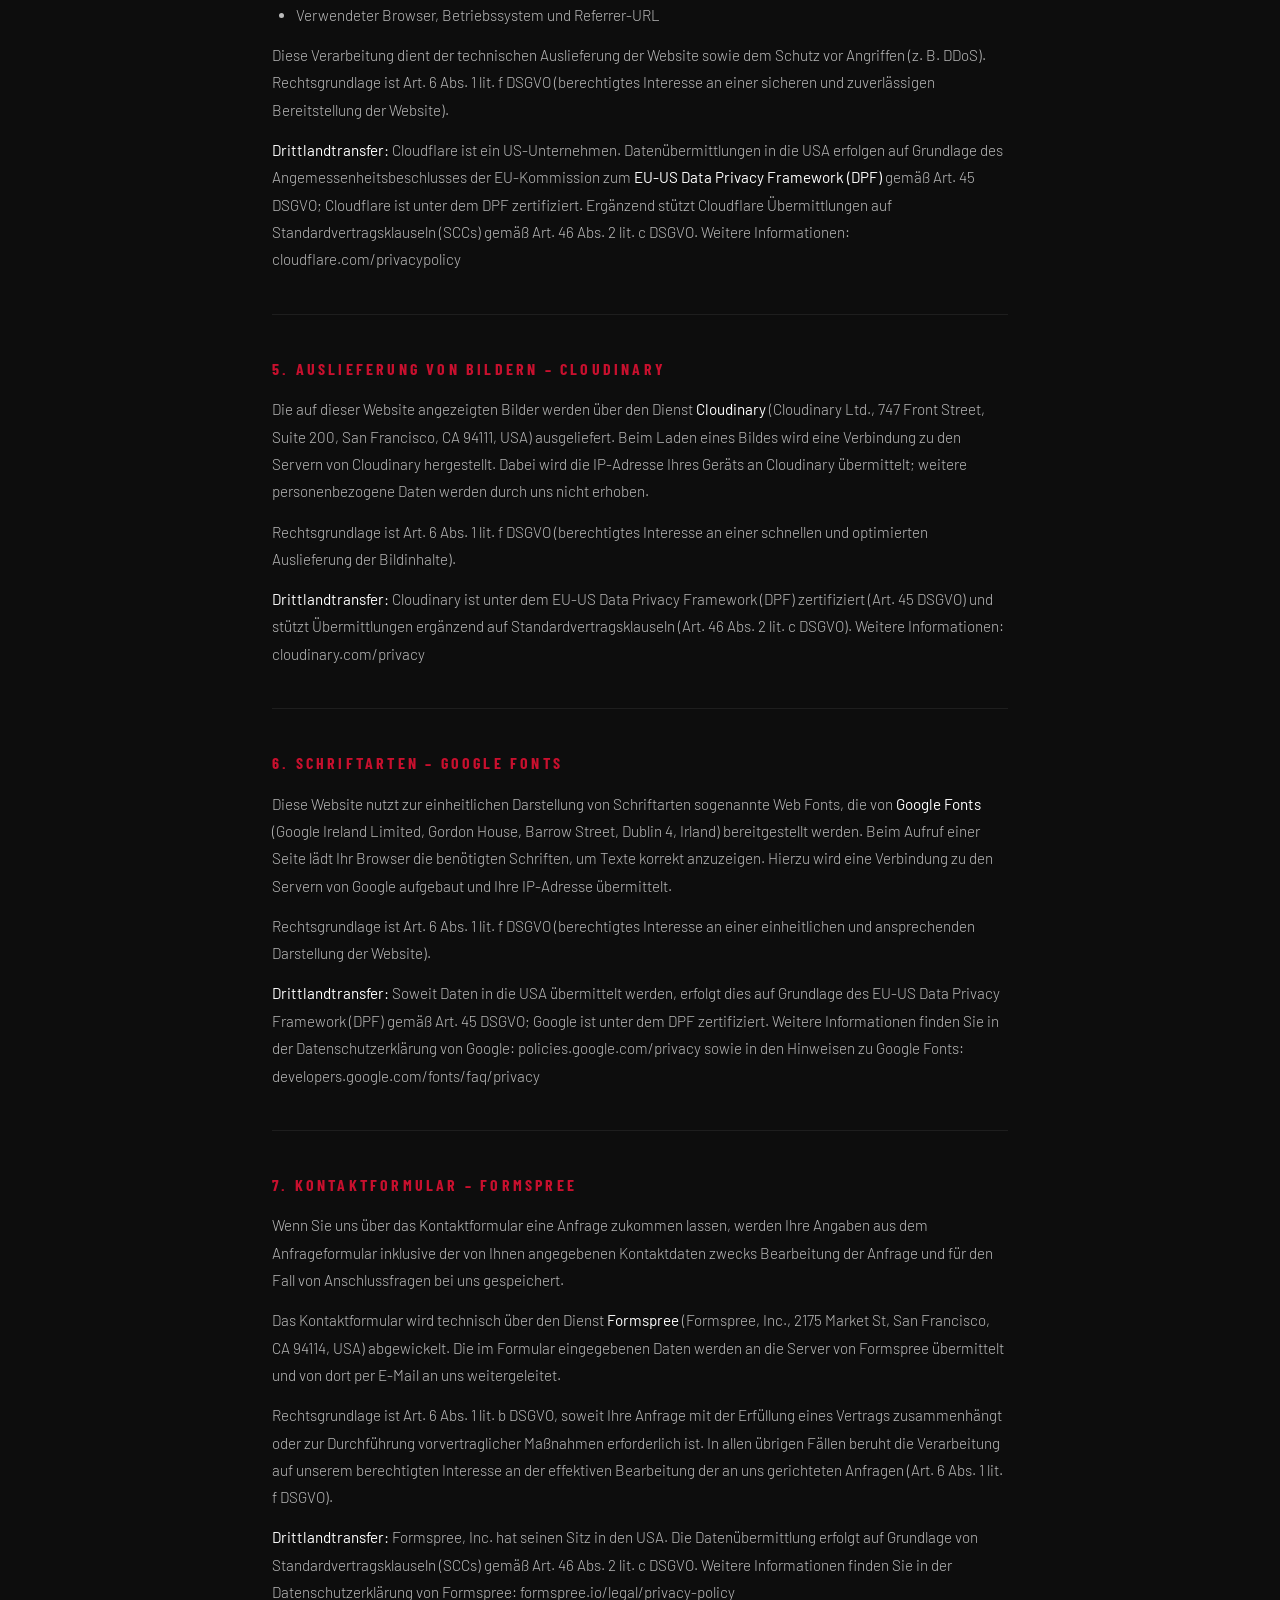
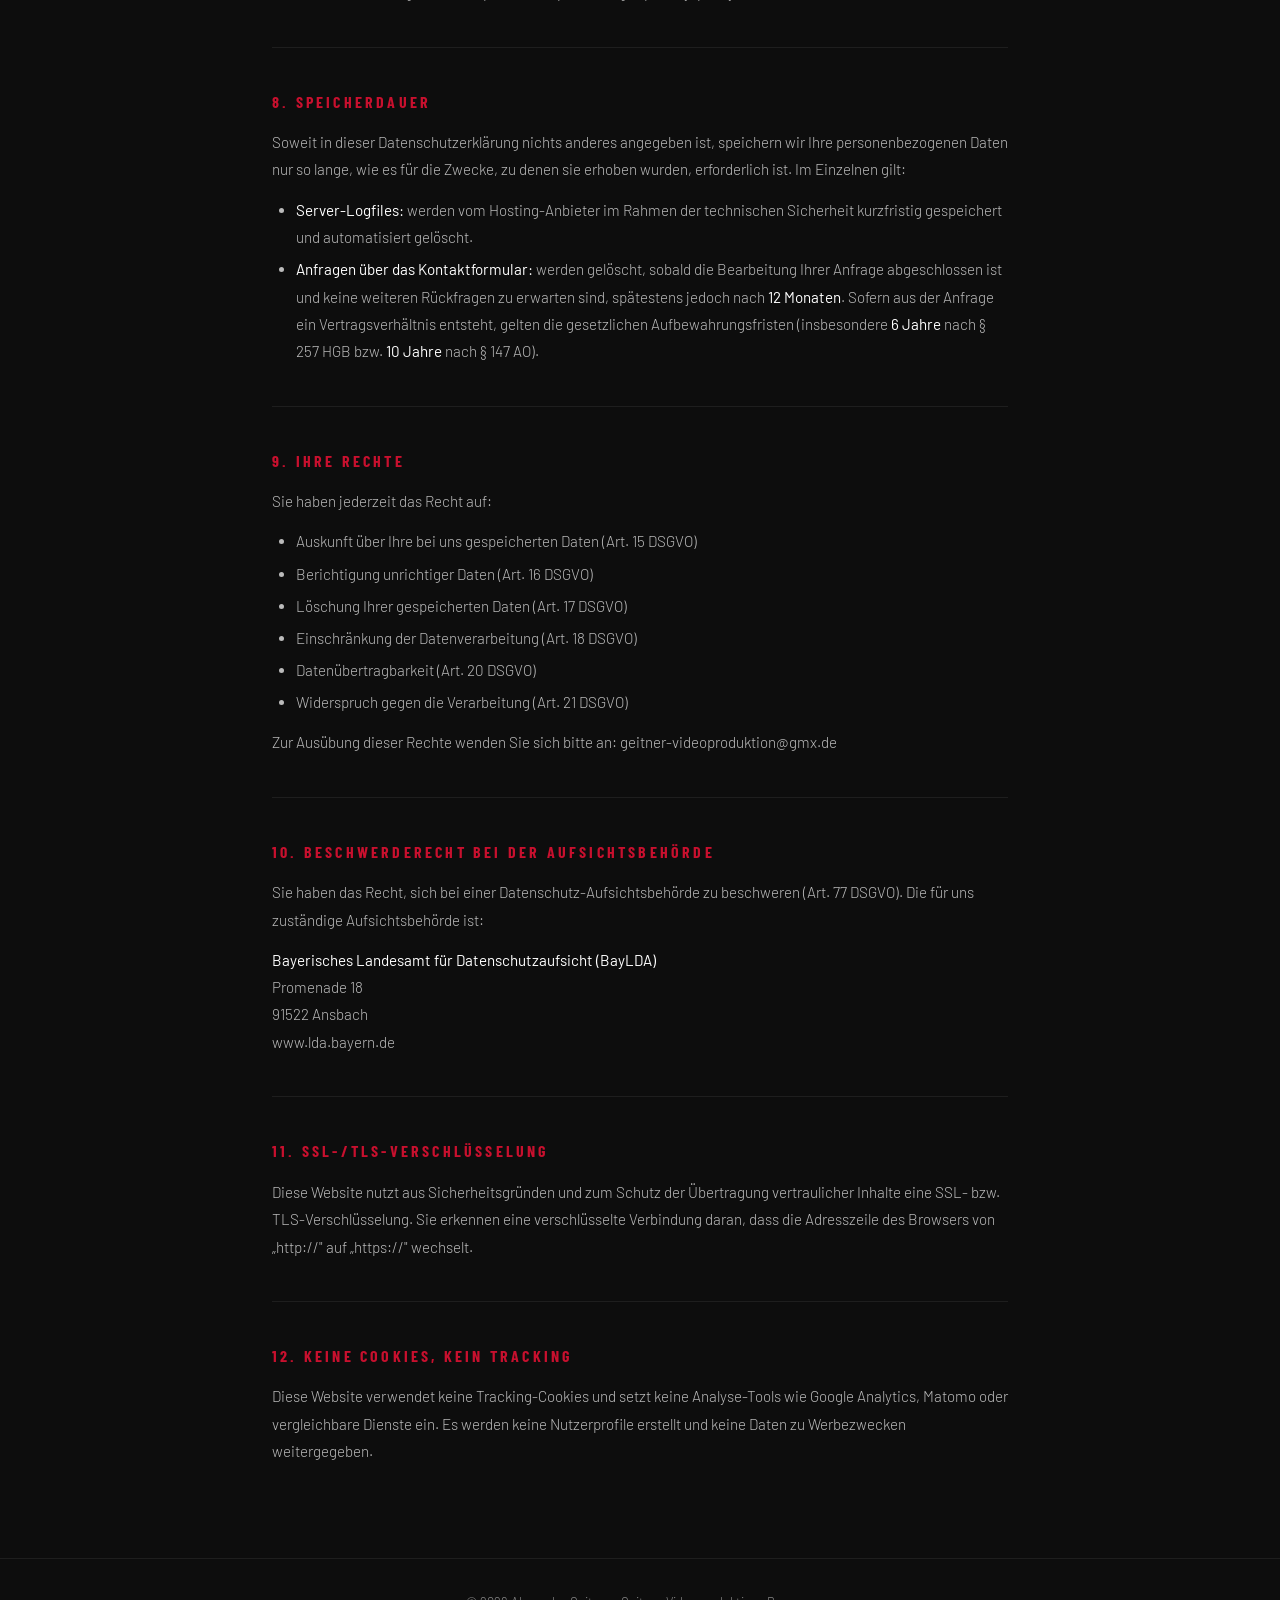
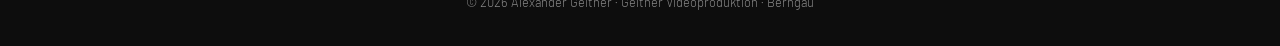
==== commit c570f253: "Cinematic Animations: Hero-Reveal, Video-Cursor, Film-Look A — Cinematic Hero (index.html): - Letter" ====
--- a/datenschutz.html
+++ b/datenschutz.html
@@ -135,9 +135,91 @@
     main { padding: 3rem 1.5rem; }
     h1 { font-size: 2.5rem; }
   }
+
+  /* ═══════════ CINEMATIC: Custom Cursor + Film-Look (Subseite) ═══════════ */
+  @media (hover: hover) and (pointer: fine) {
+    body { cursor: none; }
+    a, button, input, textarea, select, label, [role="button"] { cursor: none; }
+    .cursor-ring, .cursor-dot {
+      position: fixed;
+      top: 0; left: 0;
+      pointer-events: none;
+      z-index: 10001;
+      mix-blend-mode: difference;
+      will-change: transform;
+    }
+    .cursor-dot {
+      width: 6px; height: 6px;
+      background: #fff;
+      border-radius: 50%;
+      transform: translate(-50%, -50%);
+      transition: width 0.25s ease, height 0.25s ease, opacity 0.2s ease,
+                  border-width 0.25s ease, border-color 0.25s ease,
+                  background 0.25s ease, border-radius 0.25s ease;
+    }
+    .cursor-ring {
+      width: 30px; height: 30px;
+      border: 1px solid rgba(255,255,255,0.7);
+      border-radius: 50%;
+      transform: translate(-50%, -50%);
+      transition: width 0.3s ease, height 0.3s ease,
+                  background 0.3s ease, border-color 0.3s ease, opacity 0.2s ease;
+    }
+    body.cursor-hidden .cursor-dot,
+    body.cursor-hidden .cursor-ring { opacity: 0; }
+    body.cursor-btn .cursor-ring {
+      width: 18px; height: 18px;
+      background: #fff; border-color: #fff;
+    }
+    body.cursor-btn .cursor-dot { opacity: 0; }
+  }
+  @media (hover: none), (pointer: coarse) {
+    .cursor-ring, .cursor-dot { display: none !important; }
+  }
+
+  .film-grain {
+    position: fixed;
+    inset: -3%;
+    pointer-events: none;
+    z-index: 9998;
+    opacity: 0.09;
+    background-image: url("data:image/svg+xml;utf8,<svg xmlns='http://www.w3.org/2000/svg' width='160' height='160'><filter id='n'><feTurbulence type='fractalNoise' baseFrequency='0.85' numOctaves='2' stitchTiles='stitch'/><feColorMatrix values='0 0 0 0 0 0 0 0 0 0 0 0 0 0 0 0 0 0 0.6 0'/></filter><rect width='100%' height='100%' filter='url(%23n)'/></svg>");
+    background-size: 160px 160px;
+    mix-blend-mode: overlay;
+    animation: grainFlicker 0.6s steps(2) infinite;
+    will-change: transform;
+  }
+  @keyframes grainFlicker {
+    0%   { transform: translate(0, 0); }
+    25%  { transform: translate(-1.5%, 0.8%); }
+    50%  { transform: translate(0.8%, -1.5%); }
+    75%  { transform: translate(-0.8%, -0.8%); }
+    100% { transform: translate(0, 0); }
+  }
+  .film-vignette {
+    position: fixed;
+    inset: 0;
+    pointer-events: none;
+    z-index: 9997;
+    background: radial-gradient(ellipse at center, transparent 55%, rgba(0,0,0,0.55) 100%);
+  }
+
+  @media (prefers-reduced-motion: reduce) {
+    .film-grain { animation: none; }
+  }
+  @media (max-width: 768px) {
+    .film-grain { animation: none; opacity: 0.05; }
+    .film-vignette { background: radial-gradient(ellipse at center, transparent 70%, rgba(0,0,0,0.35) 100%); }
+  }
 </style>
 </head>
 <body>
+
+<!-- CINEMATIC OVERLAYS -->
+<div class="film-grain" aria-hidden="true"></div>
+<div class="film-vignette" aria-hidden="true"></div>
+<div class="cursor-ring" aria-hidden="true"></div>
+<div class="cursor-dot" aria-hidden="true"></div>
 
 <nav>
   <a href="index.html" class="nav-logo" aria-label="Startseite">GEITNER <span>VP</span></a>
@@ -236,5 +318,48 @@
   © 2026 Alexander Geitner · Geitner Videoproduktion · Berngau
 </footer>
 
+<script>
+  // ═══════════ CUSTOM CURSOR (nur Pointer-Geräte) ═══════════
+  (function () {
+    if (!window.matchMedia('(hover: hover) and (pointer: fine)').matches) return;
+    const dot  = document.querySelector('.cursor-dot');
+    const ring = document.querySelector('.cursor-ring');
+    if (!dot || !ring) return;
+
+    let mx = window.innerWidth / 2, my = window.innerHeight / 2;
+    let rx = mx, ry = my;
+    let pinned = false;
+
+    window.addEventListener('mousemove', (e) => {
+      mx = e.clientX; my = e.clientY;
+      dot.style.transform = `translate(${mx}px, ${my}px) translate(-50%, -50%)`;
+      if (!pinned) {
+        rx = mx; ry = my;
+        ring.style.transform = `translate(${rx}px, ${ry}px) translate(-50%, -50%)`;
+        pinned = true;
+      }
+    }, { passive: true });
+
+    function loop() {
+      rx += (mx - rx) * 0.18;
+      ry += (my - ry) * 0.18;
+      ring.style.transform = `translate(${rx}px, ${ry}px) translate(-50%, -50%)`;
+      requestAnimationFrame(loop);
+    }
+    loop();
+
+    const btnSel = 'a, button, input, textarea, select, [role="button"]';
+    document.addEventListener('mouseover', (e) => {
+      if (e.target.closest && e.target.closest(btnSel)) {
+        document.body.classList.add('cursor-btn');
+      } else {
+        document.body.classList.remove('cursor-btn');
+      }
+    });
+    document.addEventListener('mouseleave', () => document.body.classList.add('cursor-hidden'));
+    document.addEventListener('mouseenter', () => document.body.classList.remove('cursor-hidden'));
+  })();
+</script>
+
 </body>
 </html>
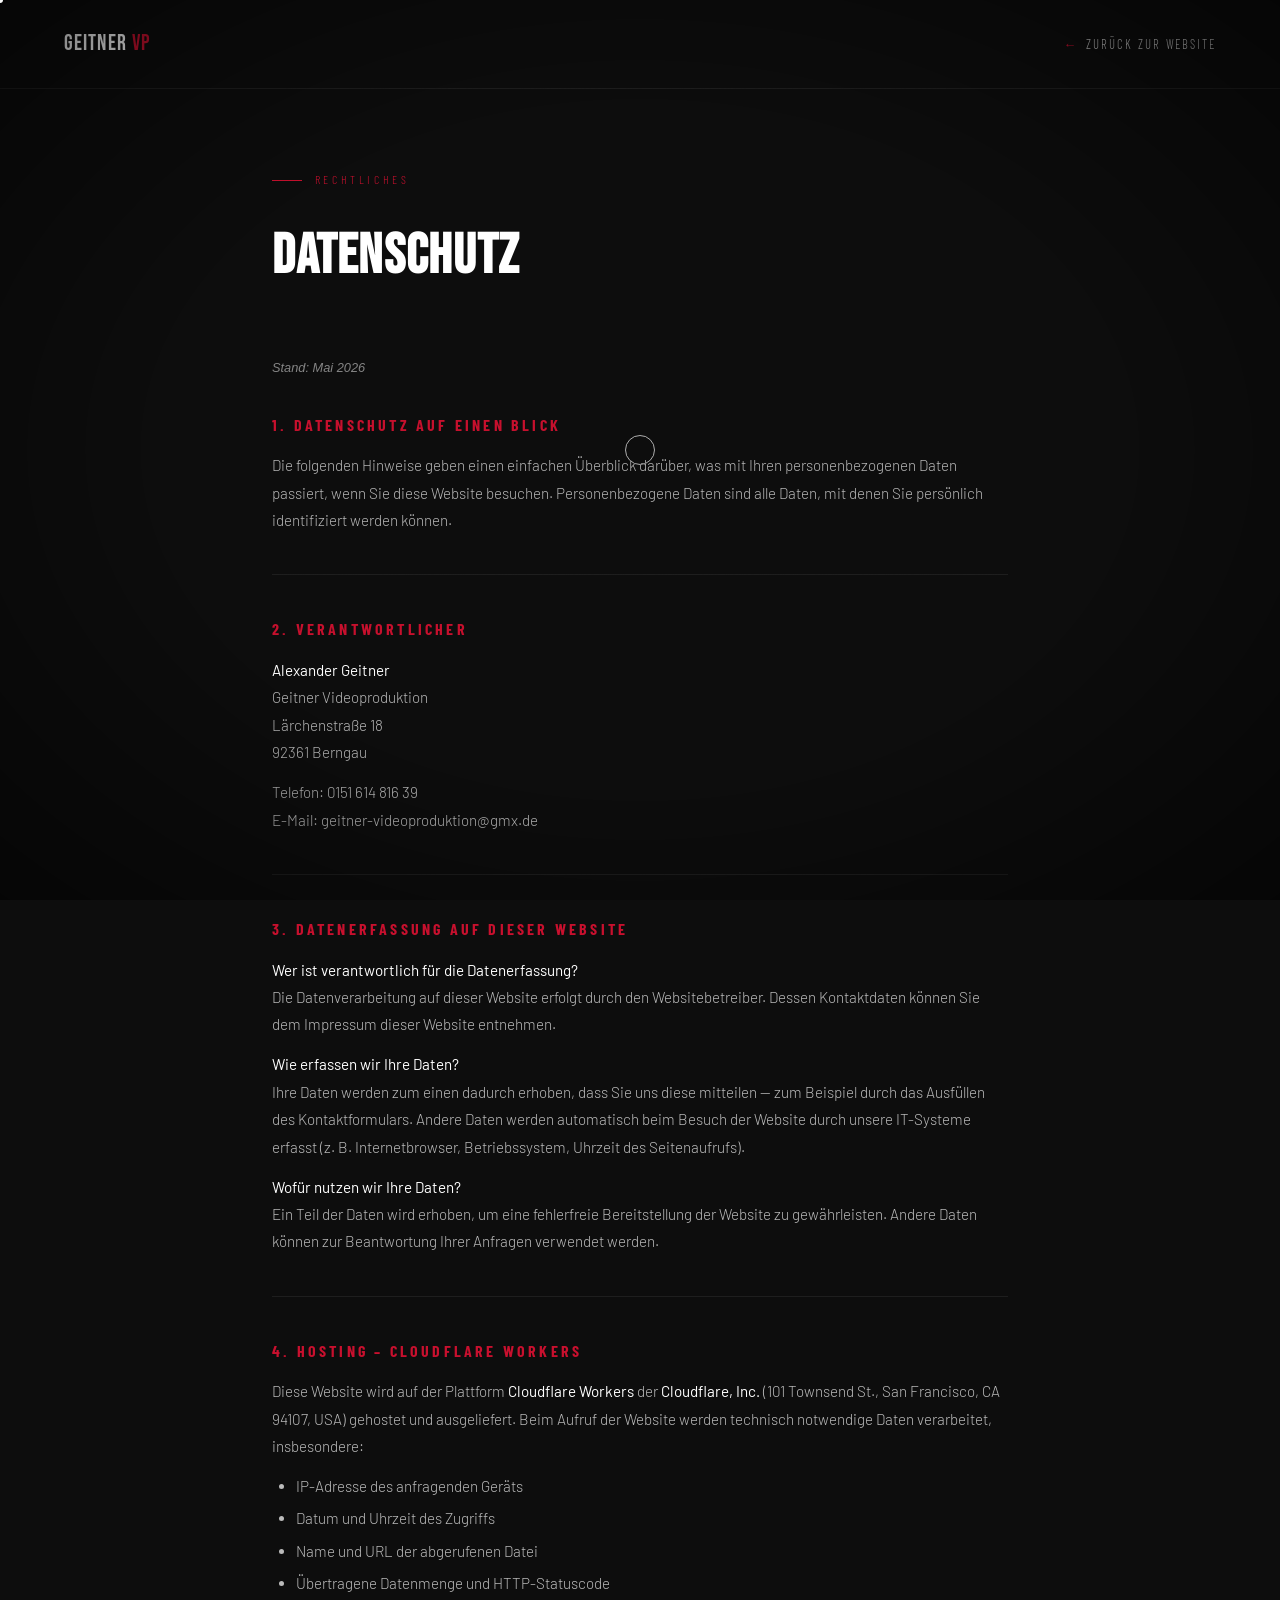
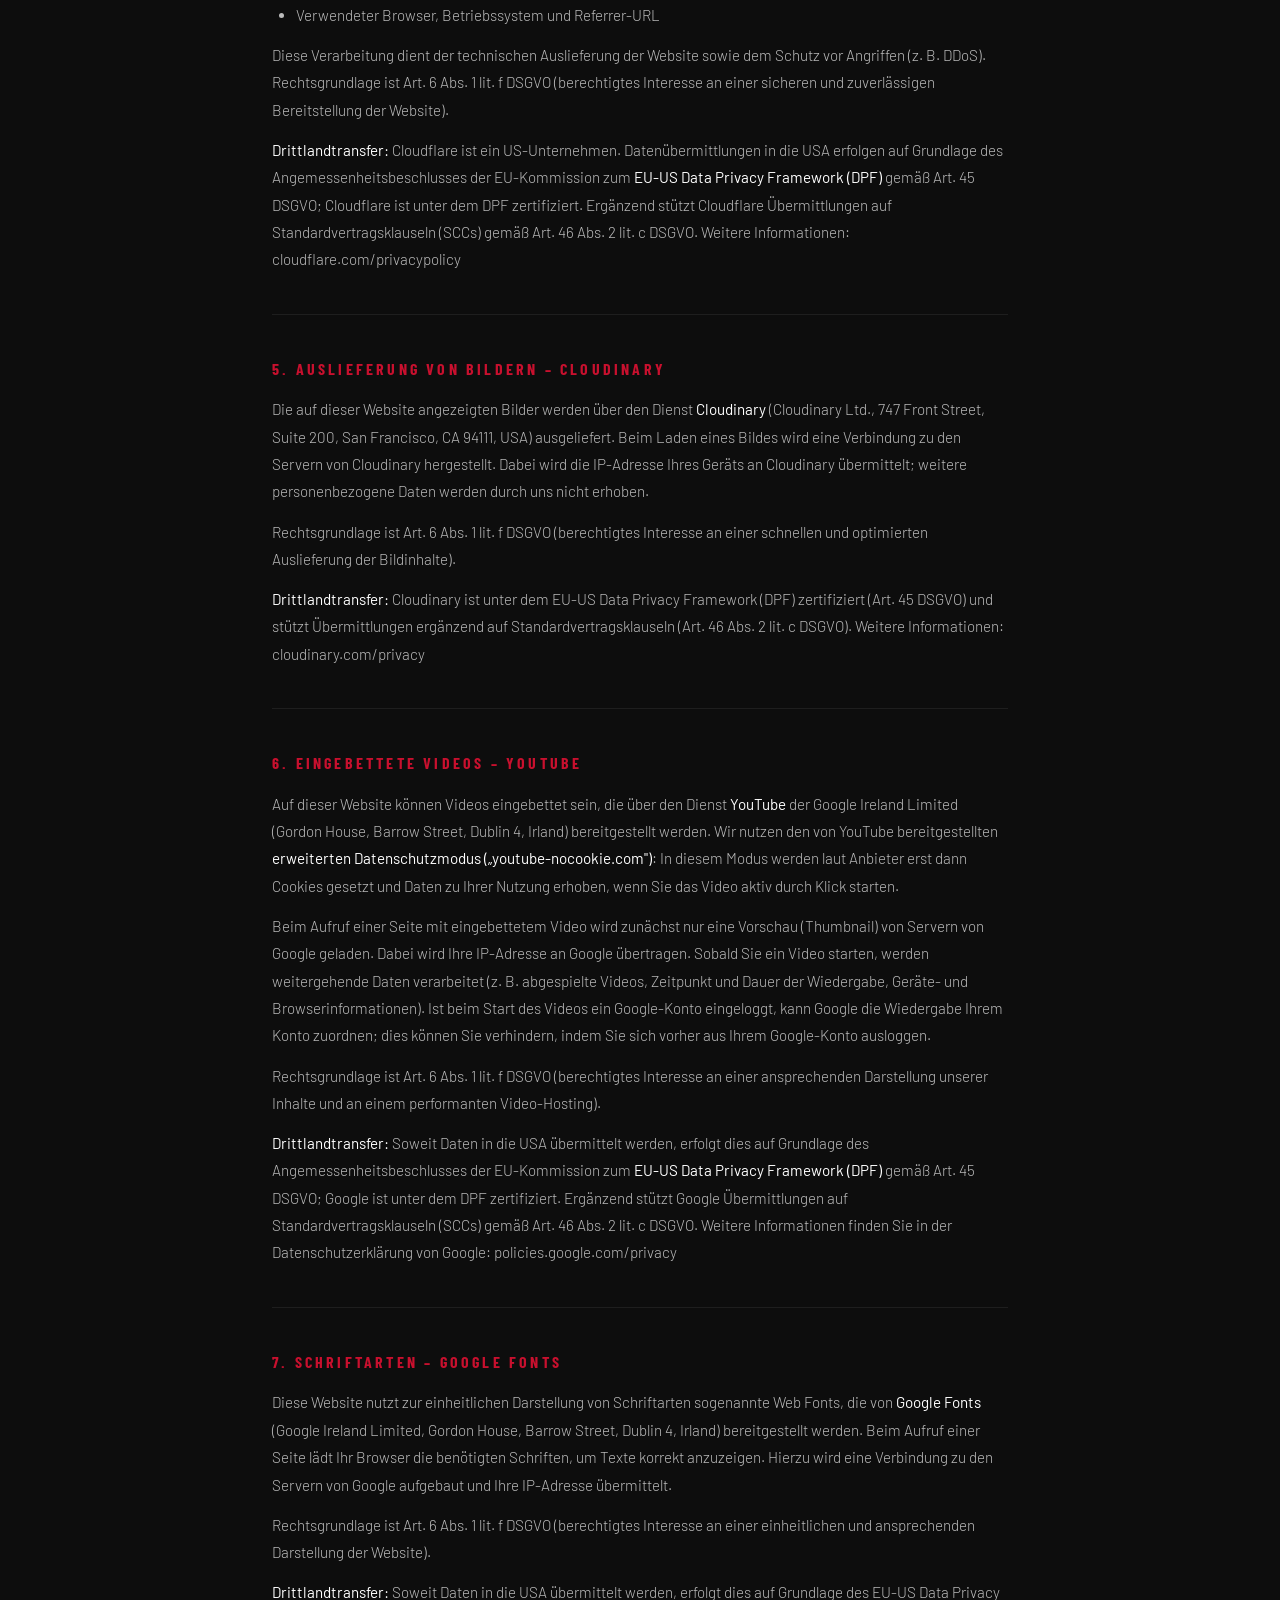
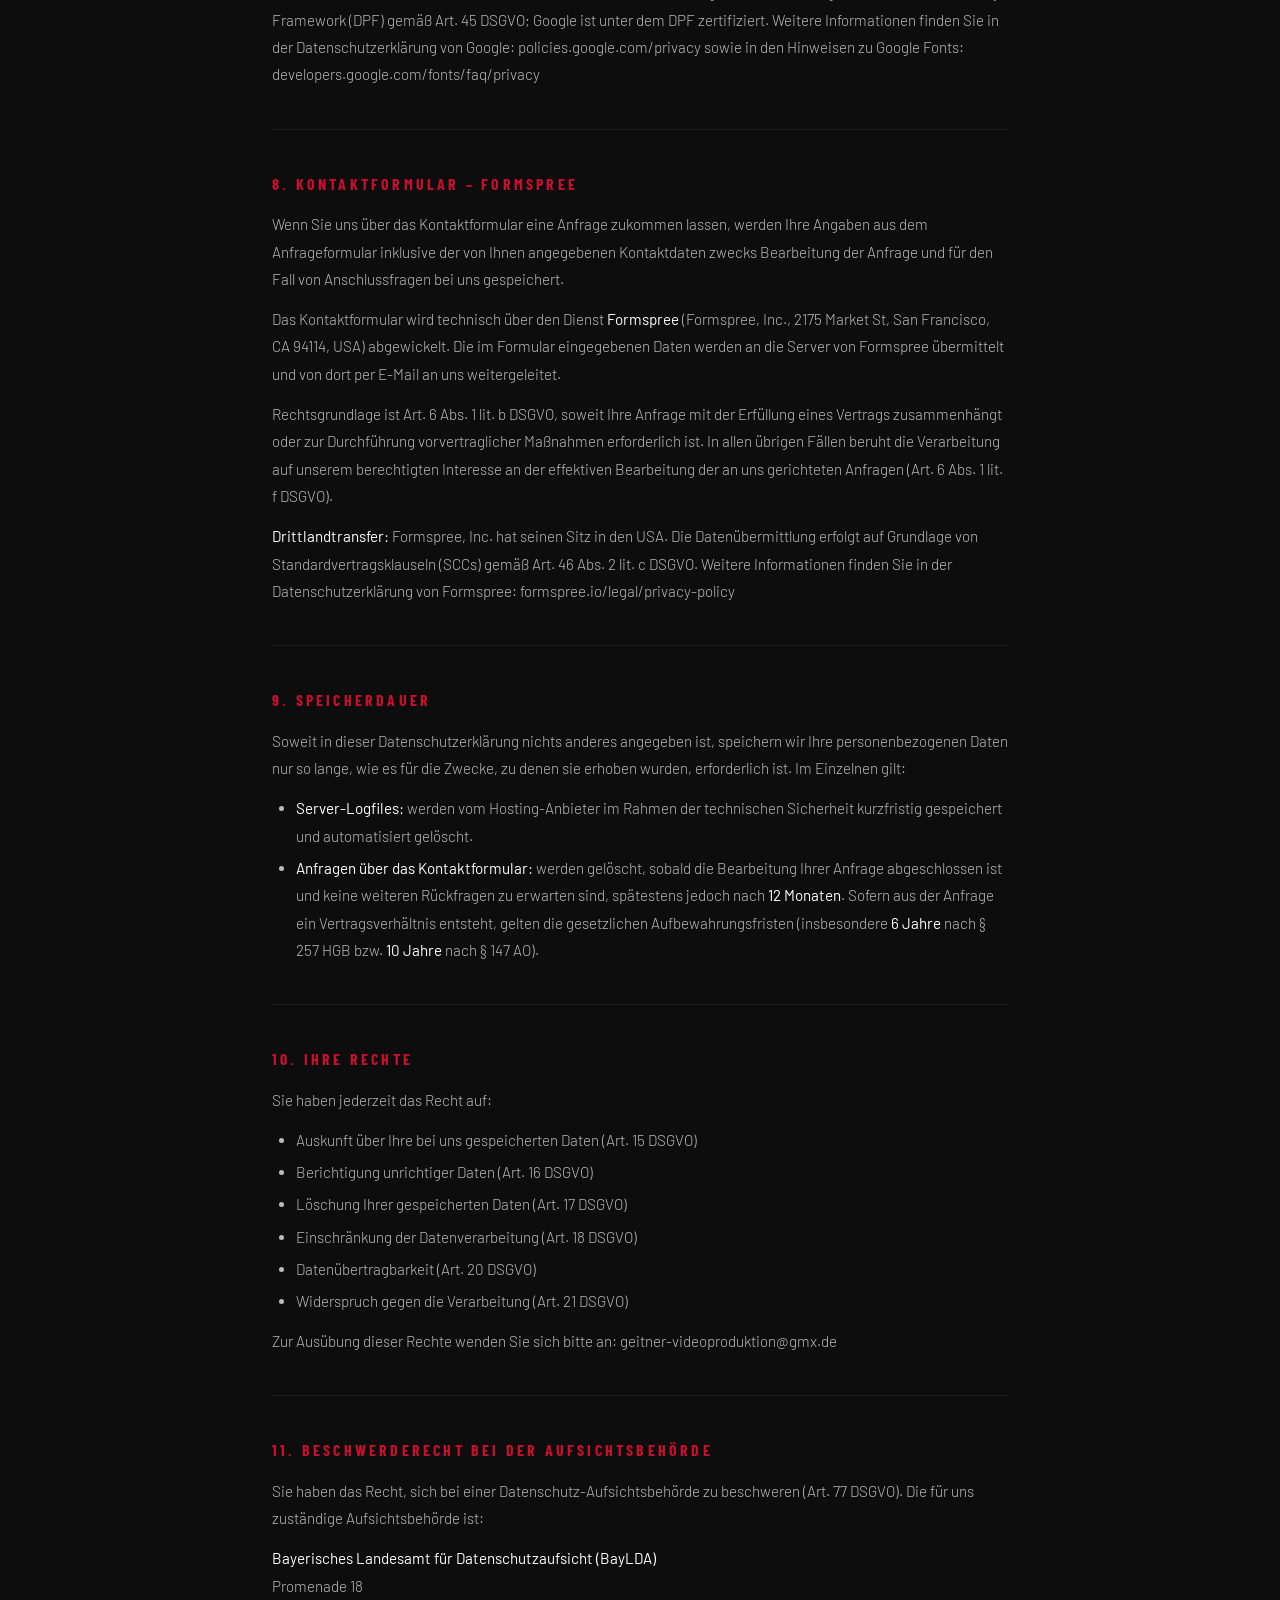
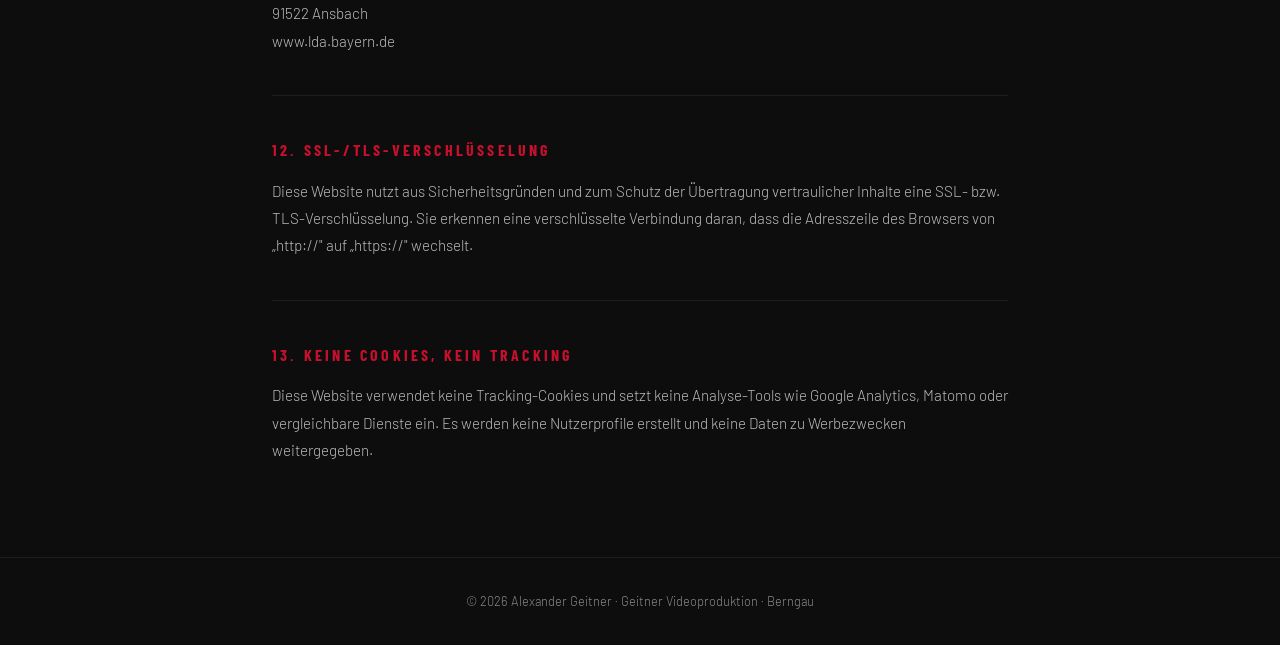
==== commit 2eb743f9: "Add YouTube-Galerie fuer Videos & BTS - Modal um <iframe> erweitert; img und iframe schalten je nach" ====
--- a/datenschutz.html
+++ b/datenschutz.html
@@ -269,25 +269,31 @@
   <p>Rechtsgrundlage ist Art. 6 Abs. 1 lit. f DSGVO (berechtigtes Interesse an einer schnellen und optimierten Auslieferung der Bildinhalte).</p>
   <p><span class="highlight">Drittlandtransfer:</span> Cloudinary ist unter dem EU-US Data Privacy Framework (DPF) zertifiziert (Art. 45 DSGVO) und stützt Übermittlungen ergänzend auf Standardvertragsklauseln (Art. 46 Abs. 2 lit. c DSGVO). Weitere Informationen: <a href="https://cloudinary.com/privacy" target="_blank" rel="noopener">cloudinary.com/privacy</a></p>
 
-  <h2>6. Schriftarten – Google Fonts</h2>
+  <h2>6. Eingebettete Videos – YouTube</h2>
+  <p>Auf dieser Website können Videos eingebettet sein, die über den Dienst <span class="highlight">YouTube</span> der Google Ireland Limited (Gordon House, Barrow Street, Dublin 4, Irland) bereitgestellt werden. Wir nutzen den von YouTube bereitgestellten <span class="highlight">erweiterten Datenschutzmodus („youtube-nocookie.com")</span>: In diesem Modus werden laut Anbieter erst dann Cookies gesetzt und Daten zu Ihrer Nutzung erhoben, wenn Sie das Video aktiv durch Klick starten.</p>
+  <p>Beim Aufruf einer Seite mit eingebettetem Video wird zunächst nur eine Vorschau (Thumbnail) von Servern von Google geladen. Dabei wird Ihre IP-Adresse an Google übertragen. Sobald Sie ein Video starten, werden weitergehende Daten verarbeitet (z. B. abgespielte Videos, Zeitpunkt und Dauer der Wiedergabe, Geräte- und Browserinformationen). Ist beim Start des Videos ein Google-Konto eingeloggt, kann Google die Wiedergabe Ihrem Konto zuordnen; dies können Sie verhindern, indem Sie sich vorher aus Ihrem Google-Konto ausloggen.</p>
+  <p>Rechtsgrundlage ist Art. 6 Abs. 1 lit. f DSGVO (berechtigtes Interesse an einer ansprechenden Darstellung unserer Inhalte und an einem performanten Video-Hosting).</p>
+  <p><span class="highlight">Drittlandtransfer:</span> Soweit Daten in die USA übermittelt werden, erfolgt dies auf Grundlage des Angemessenheitsbeschlusses der EU-Kommission zum <span class="highlight">EU-US Data Privacy Framework (DPF)</span> gemäß Art. 45 DSGVO; Google ist unter dem DPF zertifiziert. Ergänzend stützt Google Übermittlungen auf Standardvertragsklauseln (SCCs) gemäß Art. 46 Abs. 2 lit. c DSGVO. Weitere Informationen finden Sie in der Datenschutzerklärung von Google: <a href="https://policies.google.com/privacy" target="_blank" rel="noopener">policies.google.com/privacy</a></p>
+
+  <h2>7. Schriftarten – Google Fonts</h2>
   <p>Diese Website nutzt zur einheitlichen Darstellung von Schriftarten sogenannte Web Fonts, die von <span class="highlight">Google Fonts</span> (Google Ireland Limited, Gordon House, Barrow Street, Dublin 4, Irland) bereitgestellt werden. Beim Aufruf einer Seite lädt Ihr Browser die benötigten Schriften, um Texte korrekt anzuzeigen. Hierzu wird eine Verbindung zu den Servern von Google aufgebaut und Ihre IP-Adresse übermittelt.</p>
   <p>Rechtsgrundlage ist Art. 6 Abs. 1 lit. f DSGVO (berechtigtes Interesse an einer einheitlichen und ansprechenden Darstellung der Website).</p>
   <p><span class="highlight">Drittlandtransfer:</span> Soweit Daten in die USA übermittelt werden, erfolgt dies auf Grundlage des EU-US Data Privacy Framework (DPF) gemäß Art. 45 DSGVO; Google ist unter dem DPF zertifiziert. Weitere Informationen finden Sie in der Datenschutzerklärung von Google: <a href="https://policies.google.com/privacy" target="_blank" rel="noopener">policies.google.com/privacy</a> sowie in den Hinweisen zu Google Fonts: <a href="https://developers.google.com/fonts/faq/privacy" target="_blank" rel="noopener">developers.google.com/fonts/faq/privacy</a></p>
 
-  <h2>7. Kontaktformular – Formspree</h2>
+  <h2>8. Kontaktformular – Formspree</h2>
   <p>Wenn Sie uns über das Kontaktformular eine Anfrage zukommen lassen, werden Ihre Angaben aus dem Anfrageformular inklusive der von Ihnen angegebenen Kontaktdaten zwecks Bearbeitung der Anfrage und für den Fall von Anschlussfragen bei uns gespeichert.</p>
   <p>Das Kontaktformular wird technisch über den Dienst <span class="highlight">Formspree</span> (Formspree, Inc., 2175 Market St, San Francisco, CA 94114, USA) abgewickelt. Die im Formular eingegebenen Daten werden an die Server von Formspree übermittelt und von dort per E-Mail an uns weitergeleitet.</p>
   <p>Rechtsgrundlage ist Art. 6 Abs. 1 lit. b DSGVO, soweit Ihre Anfrage mit der Erfüllung eines Vertrags zusammenhängt oder zur Durchführung vorvertraglicher Maßnahmen erforderlich ist. In allen übrigen Fällen beruht die Verarbeitung auf unserem berechtigten Interesse an der effektiven Bearbeitung der an uns gerichteten Anfragen (Art. 6 Abs. 1 lit. f DSGVO).</p>
   <p><span class="highlight">Drittlandtransfer:</span> Formspree, Inc. hat seinen Sitz in den USA. Die Datenübermittlung erfolgt auf Grundlage von Standardvertragsklauseln (SCCs) gemäß Art. 46 Abs. 2 lit. c DSGVO. Weitere Informationen finden Sie in der Datenschutzerklärung von Formspree: <a href="https://formspree.io/legal/privacy-policy" target="_blank" rel="noopener">formspree.io/legal/privacy-policy</a></p>
 
-  <h2>8. Speicherdauer</h2>
+  <h2>9. Speicherdauer</h2>
   <p>Soweit in dieser Datenschutzerklärung nichts anderes angegeben ist, speichern wir Ihre personenbezogenen Daten nur so lange, wie es für die Zwecke, zu denen sie erhoben wurden, erforderlich ist. Im Einzelnen gilt:</p>
   <ul>
     <li><span class="highlight">Server-Logfiles:</span> werden vom Hosting-Anbieter im Rahmen der technischen Sicherheit kurzfristig gespeichert und automatisiert gelöscht.</li>
     <li><span class="highlight">Anfragen über das Kontaktformular:</span> werden gelöscht, sobald die Bearbeitung Ihrer Anfrage abgeschlossen ist und keine weiteren Rückfragen zu erwarten sind, spätestens jedoch nach <span class="highlight">12 Monaten</span>. Sofern aus der Anfrage ein Vertragsverhältnis entsteht, gelten die gesetzlichen Aufbewahrungsfristen (insbesondere <span class="highlight">6 Jahre</span> nach § 257 HGB bzw. <span class="highlight">10 Jahre</span> nach § 147 AO).</li>
   </ul>
 
-  <h2>9. Ihre Rechte</h2>
+  <h2>10. Ihre Rechte</h2>
   <p>Sie haben jederzeit das Recht auf:</p>
   <ul>
     <li>Auskunft über Ihre bei uns gespeicherten Daten (Art. 15 DSGVO)</li>
@@ -299,17 +305,17 @@
   </ul>
   <p>Zur Ausübung dieser Rechte wenden Sie sich bitte an: <a href="mailto:geitner-videoproduktion@gmx.de">geitner-videoproduktion@gmx.de</a></p>
 
-  <h2>10. Beschwerderecht bei der Aufsichtsbehörde</h2>
+  <h2>11. Beschwerderecht bei der Aufsichtsbehörde</h2>
   <p>Sie haben das Recht, sich bei einer Datenschutz-Aufsichtsbehörde zu beschweren (Art. 77 DSGVO). Die für uns zuständige Aufsichtsbehörde ist:</p>
   <p><span class="highlight">Bayerisches Landesamt für Datenschutzaufsicht (BayLDA)</span><br>
   Promenade 18<br>
   91522 Ansbach<br>
   <a href="https://www.lda.bayern.de" target="_blank" rel="noopener">www.lda.bayern.de</a></p>
 
-  <h2>11. SSL-/TLS-Verschlüsselung</h2>
+  <h2>12. SSL-/TLS-Verschlüsselung</h2>
   <p>Diese Website nutzt aus Sicherheitsgründen und zum Schutz der Übertragung vertraulicher Inhalte eine SSL- bzw. TLS-Verschlüsselung. Sie erkennen eine verschlüsselte Verbindung daran, dass die Adresszeile des Browsers von „http://" auf „https://" wechselt.</p>
 
-  <h2>12. Keine Cookies, kein Tracking</h2>
+  <h2>13. Keine Cookies, kein Tracking</h2>
   <p>Diese Website verwendet keine Tracking-Cookies und setzt keine Analyse-Tools wie Google Analytics, Matomo oder vergleichbare Dienste ein. Es werden keine Nutzerprofile erstellt und keine Daten zu Werbezwecken weitergegeben.</p>
 
 </main>
